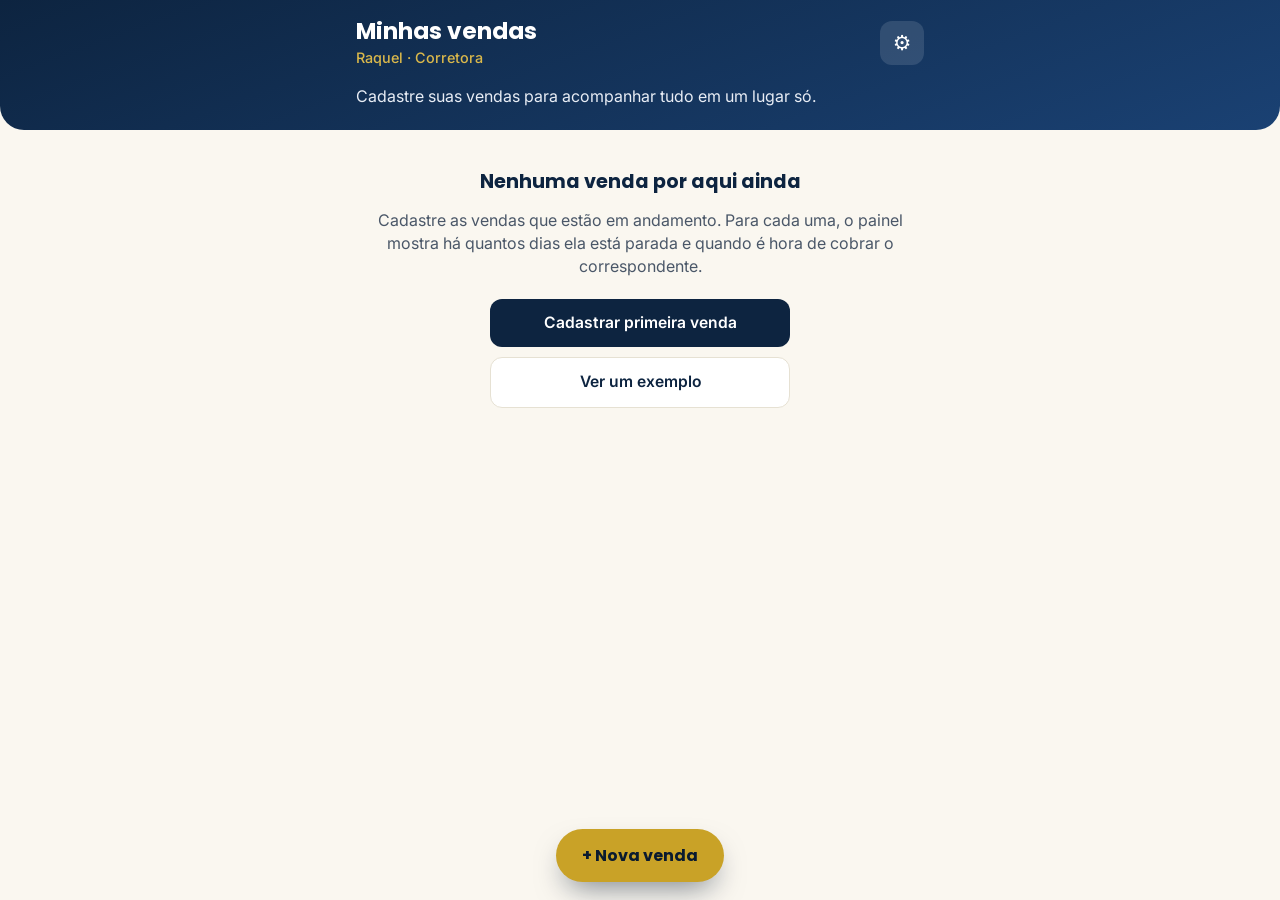
==== painel-vendas.html @ 2f4d5c5d "Site da Raquel e painel de vendas" ====
<!DOCTYPE html>
<html lang="pt-BR">
<head>
<meta charset="UTF-8">
<meta name="viewport" content="width=device-width, initial-scale=1, viewport-fit=cover">
<meta name="theme-color" content="#0d2440">
<meta name="robots" content="noindex, nofollow">
<meta name="mobile-web-app-capable" content="yes">
<meta name="apple-mobile-web-app-capable" content="yes">
<meta name="apple-mobile-web-app-status-bar-style" content="black-translucent">
<meta name="apple-mobile-web-app-title" content="Minhas vendas">
<title>Minhas vendas | Raquel Andrade</title>
<link rel="preconnect" href="https://fonts.googleapis.com">
<link rel="preconnect" href="https://fonts.gstatic.com" crossorigin>
<link href="https://fonts.googleapis.com/css2?family=Poppins:wght@500;600;700&family=Inter:wght@400;500;600;700&display=swap" rel="stylesheet">
<style>
:root{
  --navy-950:#0a1a2f; --navy-900:#0d2440; --navy-800:#123258; --navy-700:#1a4173; --navy-600:#22528f;
  --gold-500:#c9a227; --gold-400:#dab84b; --gold-100:#f6ecc9;
  --cream:#faf7f0; --white:#fff; --ink:#1c2733; --ink-soft:#4a5768; --line:#e6e1d3;
  --green:#1e8e4e; --green-bg:#e3f4ea; --amber:#a86a00; --amber-bg:#fdf0d5; --red:#c0392b; --red-bg:#fbe4e1;
  --wa:#128c4a;
  --radius:16px;
  --shadow:0 10px 24px -14px rgba(10,26,47,.35);
}
*{box-sizing:border-box;-webkit-tap-highlight-color:transparent}
html,body{margin:0}
body{font-family:'Inter',system-ui,-apple-system,'Segoe UI',Roboto,sans-serif;background:var(--cream);color:var(--ink);font-size:16px;line-height:1.45;padding-bottom:calc(96px + env(safe-area-inset-bottom))}
h1,h2,h3{font-family:'Poppins','Inter',sans-serif;margin:0;line-height:1.2}
button,input,select,textarea{font:inherit;color:inherit}
button{cursor:pointer}
.wrap{max-width:600px;margin:0 auto;padding:0 16px}

/* Topo */
.top{background:linear-gradient(160deg,var(--navy-900),var(--navy-700));color:#fff;padding:calc(18px + env(safe-area-inset-top)) 0 22px;border-radius:0 0 24px 24px}
.top .wrap{display:flex;align-items:center;justify-content:space-between;gap:12px}
.top h1{font-size:1.45rem}
.top p{margin:2px 0 0;color:var(--gold-400);font-size:.9rem;font-weight:500}
.icon-btn{background:rgba(255,255,255,.12);border:0;color:#fff;width:44px;height:44px;border-radius:12px;font-size:1.3rem;display:grid;place-items:center}
.resumo{margin-top:16px;font-size:1rem;color:#e8edf5}
.resumo b{color:#fff}
.resumo .gold{color:var(--gold-400)}

/* Avisos */
.banner{display:flex;gap:10px;align-items:flex-start;background:var(--gold-100);border:1px solid #ecdca3;border-radius:14px;padding:12px 14px;margin:14px 0 0;font-size:.92rem}
.banner button{margin-left:auto;flex-shrink:0}

/* Abas e busca */
.tabs{display:flex;gap:8px;margin:16px 0 10px;overflow-x:auto;scrollbar-width:none}
.tabs::-webkit-scrollbar{display:none}
.tab{border:1px solid var(--line);background:#fff;border-radius:999px;padding:9px 14px;font-weight:600;font-size:.92rem;white-space:nowrap;color:var(--ink-soft)}
.tab.on{background:var(--navy-900);border-color:var(--navy-900);color:#fff}
.tab .n{display:inline-block;min-width:22px;padding:0 6px;margin-left:4px;border-radius:999px;background:rgba(0,0,0,.08);font-size:.8rem}
.tab.on .n{background:rgba(255,255,255,.18)}
.tab.alerta .n{background:var(--red);color:#fff}
.busca{width:100%;border:1px solid var(--line);background:#fff;border-radius:12px;padding:11px 14px;margin-bottom:12px}

/* Cards */
.lista{display:flex;flex-direction:column;gap:12px}
.card{background:#fff;border-radius:var(--radius);box-shadow:var(--shadow);padding:14px 14px 12px 16px;border-left:6px solid var(--line);cursor:pointer;text-align:left;width:100%;border-top:0;border-right:0;border-bottom:0}
.card.green{border-left-color:var(--green)} .card.amber{border-left-color:var(--gold-500)} .card.red{border-left-color:var(--red)} .card.ok{border-left-color:var(--navy-600)} .card.off{border-left-color:#aab2bd;opacity:.8}
.card-top{display:flex;justify-content:space-between;gap:10px;align-items:flex-start}
.card h3{font-size:1.08rem;color:var(--navy-900)}
.muted{color:var(--ink-soft);font-size:.88rem;margin:2px 0 0}
.dias{flex-shrink:0;font-weight:700;font-size:.82rem;padding:5px 10px;border-radius:999px;white-space:nowrap}
.dias.green{background:var(--green-bg);color:var(--green)} .dias.amber{background:var(--amber-bg);color:var(--amber)} .dias.red{background:var(--red-bg);color:var(--red)} .dias.ok{background:#e4ecf7;color:var(--navy-700)} .dias.off{background:#eceef1;color:#5b6573}
.etapa-linha{margin-top:10px;display:flex;align-items:center;gap:10px}
.etapa-nome{font-weight:600;font-size:.9rem;color:var(--navy-800);white-space:nowrap}
.barra{flex:1;height:6px;background:#eef0f3;border-radius:99px;overflow:hidden}
.barra i{display:block;height:100%;background:linear-gradient(90deg,var(--navy-600),var(--gold-500));border-radius:99px}
.card-foot{display:flex;flex-wrap:wrap;gap:8px;margin-top:10px;font-size:.82rem}
.tag{padding:3px 9px;border-radius:999px;background:#f1f2f4;color:var(--ink-soft);font-weight:600}
.tag.cobrar{background:var(--red);color:#fff}
.tag.docs-falta{background:var(--amber-bg);color:var(--amber)}

.vazio{text-align:center;padding:40px 16px;color:var(--ink-soft)}
.vazio h2{color:var(--navy-900);font-size:1.2rem;margin-bottom:8px}
.vazio .acoes{display:flex;flex-direction:column;gap:10px;max-width:300px;margin:20px auto 0}

/* Botões */
.btn{border:0;border-radius:12px;padding:13px 16px;font-weight:600;font-size:.98rem;display:flex;align-items:center;justify-content:center;gap:8px;width:100%;text-decoration:none}
.btn.primary{background:var(--navy-900);color:#fff}
.btn.gold{background:var(--gold-500);color:var(--navy-950)}
.btn.wa{background:var(--wa);color:#fff}
.btn.ghost{background:#fff;border:1px solid var(--line);color:var(--navy-900)}
.btn.danger{background:#fff;border:1px solid #f0c4be;color:var(--red)}
.btn.sm{padding:8px 12px;font-size:.88rem;width:auto;border-radius:10px}
.btn:disabled{opacity:.45}
.fab{position:fixed;left:50%;transform:translateX(-50%);bottom:calc(18px + env(safe-area-inset-bottom));z-index:20;background:var(--gold-500);color:var(--navy-950);border:0;border-radius:999px;padding:15px 26px;font-weight:700;font-size:1rem;box-shadow:0 14px 30px -10px rgba(10,26,47,.55);font-family:'Poppins','Inter',sans-serif}

/* Folha (bottom sheet) */
.overlay{position:fixed;inset:0;background:rgba(10,26,47,.5);z-index:50;display:flex;align-items:flex-end;justify-content:center}
.overlay[hidden]{display:none}
.sheet{background:var(--cream);width:100%;max-width:600px;max-height:94vh;overflow-y:auto;border-radius:22px 22px 0 0;padding:0 0 calc(24px + env(safe-area-inset-bottom));animation:sobe .22s ease-out;overscroll-behavior:contain}
@keyframes sobe{from{transform:translateY(40px);opacity:.4}to{transform:none;opacity:1}}
.sheet-head{position:sticky;top:0;background:var(--cream);z-index:2;padding:12px 16px 10px;display:flex;align-items:flex-start;gap:12px;border-bottom:1px solid var(--line)}
.sheet-head h2{font-size:1.2rem;color:var(--navy-900)}
.sheet-head .fechar{margin-left:auto;background:#fff;border:1px solid var(--line);width:40px;height:40px;border-radius:12px;font-size:1.1rem;flex-shrink:0}
.sheet-body{padding:14px 16px 0;display:flex;flex-direction:column;gap:14px}
.box{background:#fff;border-radius:var(--radius);padding:14px;box-shadow:var(--shadow)}
.box h3{font-size:.95rem;color:var(--navy-900);margin-bottom:10px;display:flex;justify-content:space-between;align-items:center;gap:8px}
.box h3 small{font-family:'Inter',sans-serif;font-weight:600;color:var(--ink-soft);font-size:.82rem}
.grid2{display:grid;grid-template-columns:1fr 1fr;gap:10px}
.stack{display:flex;flex-direction:column;gap:10px}
.dica{font-size:.83rem;color:var(--ink-soft);margin:0}

.etapa-atual{display:flex;justify-content:space-between;align-items:center;gap:10px;margin-bottom:12px}
.etapa-atual strong{font-family:'Poppins',sans-serif;color:var(--navy-900);font-size:1.05rem;display:block}
.passos{list-style:none;margin:10px 0 0;padding:0}
.passos li{display:flex;align-items:center;gap:10px;padding:9px 4px;border-top:1px solid #f0ede4;font-size:.92rem;cursor:pointer}
.passos li .dot{width:22px;height:22px;border-radius:50%;border:2px solid #cfd5dd;display:grid;place-items:center;font-size:.7rem;flex-shrink:0;color:#fff}
.passos li.feito .dot{background:var(--navy-600);border-color:var(--navy-600)}
.passos li.atual{font-weight:700;color:var(--navy-900)}
.passos li.atual .dot{border-color:var(--gold-500);background:var(--gold-500)}
.passos li span.qd{margin-left:auto;color:var(--ink-soft);font-size:.8rem;font-weight:500}
details summary{cursor:pointer;color:var(--navy-700);font-weight:600;font-size:.9rem;margin-top:10px}

.docs{list-style:none;margin:0;padding:0}
.docs li{display:flex;align-items:center;gap:10px;padding:8px 0;border-top:1px solid #f0ede4}
.docs li:first-child{border-top:0}
.docs label{flex:1;display:flex;gap:10px;align-items:center;cursor:pointer}
.docs input[type=checkbox]{width:22px;height:22px;accent-color:var(--navy-700);flex-shrink:0}
.docs li.ok label span{text-decoration:line-through;color:var(--ink-soft)}
.docs .rm{background:none;border:0;color:#9aa3ae;font-size:1.1rem;padding:4px 8px}
.add-doc{display:flex;gap:8px;margin-top:10px}
.add-doc input{flex:1}
.progresso{height:8px;background:#eef0f3;border-radius:99px;overflow:hidden;margin-bottom:8px}
.progresso i{display:block;height:100%;background:var(--green)}

.hist{list-style:none;margin:0;padding:0;font-size:.88rem}
.hist li{padding:7px 0;border-top:1px solid #f0ede4;display:flex;gap:10px}
.hist li:first-child{border-top:0}
.hist time{color:var(--ink-soft);flex-shrink:0;width:74px;font-variant-numeric:tabular-nums}

/* Formulários */
label.campo{display:flex;flex-direction:column;gap:5px;font-size:.88rem;font-weight:600;color:var(--navy-900)}
input[type=text],input[type=tel],input[type=date],input[type=number],select,textarea{border:1px solid var(--line);background:#fff;border-radius:11px;padding:11px 12px;font-size:16px;font-weight:400;width:100%}
textarea{min-height:90px;resize:vertical}
.checks{display:flex;flex-direction:column;gap:8px}
.checks label{display:flex;gap:10px;align-items:center;font-weight:500;font-size:.95rem}
.checks input{width:20px;height:20px;accent-color:var(--navy-700)}
.corr-item{display:flex;align-items:center;gap:10px;padding:8px 0;border-top:1px solid #f0ede4}
.corr-item:first-child{border-top:0}
.corr-item div{flex:1}

.toast{position:fixed;left:50%;bottom:calc(90px + env(safe-area-inset-bottom));transform:translateX(-50%) translateY(20px);background:var(--navy-950);color:#fff;padding:11px 18px;border-radius:12px;font-size:.92rem;opacity:0;pointer-events:none;transition:.25s;z-index:80;max-width:90vw;text-align:center}
.toast.on{opacity:1;transform:translateX(-50%) translateY(0)}

@media (min-width:640px){
  .overlay{align-items:center}
  .sheet{border-radius:22px;max-height:88vh}
}
</style>
</head>
<body>

<header class="top">
  <div class="wrap">
    <div>
      <h1>Minhas vendas</h1>
      <p id="subtitulo">Raquel Andrade · Corretora</p>
    </div>
    <button class="icon-btn" data-action="config" aria-label="Configurações">⚙️</button>
  </div>
  <div class="wrap"><div class="resumo" id="resumo"></div></div>
</header>

<main class="wrap" id="app"></main>

<button class="fab" data-action="nova">+ Nova venda</button>

<div class="overlay" id="overlay" hidden><div class="sheet" id="sheet" role="dialog" aria-modal="true"></div></div>
<div class="toast" id="toast" role="status"></div>
<input type="file" id="arquivoBackup" accept="application/json,.json" hidden>

<script>
/* =========================================================
   CONFIGURAÇÃO — dá para ajustar à vontade
   ========================================================= */

// Etapas do financiamento. "limite" = quantos dias é normal ficar nela
// antes de ficar vermelho. "espera: true" = etapa em que ela depende do
// correspondente/Caixa (aparece o botão de cobrar e o lembrete).
const ETAPAS = [
  { id:'atendimento',  nome:'Atendimento e simulação',            curto:'Atendimento',    limite:10,
    frase:'estamos fazendo a simulação e vendo as melhores condições para você' },
  { id:'documentos',   nome:'Juntando documentos',                curto:'Documentos',     limite:7,
    frase:'estamos reunindo a sua documentação para enviar à Caixa' },
  { id:'correspondente', nome:'Com o correspondente (análise de crédito)', curto:'Correspondente', limite:5, espera:true,
    frase:'a sua documentação está em análise de crédito na Caixa' },
  { id:'aprovado',     nome:'Crédito aprovado',                   curto:'Aprovado',       limite:5,
    frase:'o seu crédito foi aprovado! 🎉 Agora seguimos para as próximas etapas' },
  { id:'engenharia',   nome:'Avaliação do imóvel (engenharia)',   curto:'Engenharia',     limite:7, espera:true,
    frase:'o imóvel está passando pela avaliação de engenharia da Caixa' },
  { id:'conformidade', nome:'Conformidade e emissão do contrato', curto:'Contrato',       limite:7, espera:true,
    frase:'a Caixa está conferindo a documentação e preparando o seu contrato' },
  { id:'assinatura',   nome:'Assinatura do contrato',             curto:'Assinatura',     limite:5,
    frase:'estamos organizando a assinatura do seu contrato' },
  { id:'cartorio',     nome:'ITBI e registro em cartório',        curto:'Cartório',       limite:20,
    frase:'o contrato está sendo registrado no cartório' },
  { id:'concluida',    nome:'Concluída — chaves entregues',       curto:'Concluída',      final:true,
    frase:'está tudo concluído! Parabéns pela conquista do seu imóvel! 🔑🎉' }
];

const PERFIS = [
  { id:'assalariado', nome:'Assalariado (carteira assinada)' },
  { id:'autonomo',    nome:'Autônomo / informal' },
  { id:'casado',      nome:'Casado(a) ou união estável' },
  { id:'fgts',        nome:'Vai usar FGTS' }
];

// Lista base de documentos. É só um ponto de partida: em cada venda dá
// para acrescentar o que o correspondente pedir.
const DOCS = {
  base:        ['RG e CPF (ou CNH)', 'Comprovante de residência atualizado', 'Certidão de nascimento ou casamento', 'Declaração de Imposto de Renda (se declara)'],
  assalariado: ['Últimos 3 contracheques', 'Carteira de trabalho (CTPS digital)'],
  autonomo:    ['Extratos bancários dos últimos 6 meses', 'Comprovante de renda informal (declaração/DECORE)'],
  casado:      ['RG e CPF do cônjuge', 'Comprovante de renda do cônjuge (se for compor renda)'],
  fgts:        ['Extrato do FGTS', 'Carteira de trabalho (CTPS digital)']
};

const CHAVE = 'painel-vendas-raquel-v1';

/* =========================================================
   ESTADO
   ========================================================= */
let state = carregar();
let aba = 'ativas';
let busca = '';
let abertoId = null;   // venda aberta na folha
let modo = null;       // 'detalhe' | 'form' | 'config'

function vazio(){ return { settings:{ nome:'Raquel', correspondentes:[], intervalo:2, ultimoBackup:null }, vendas:[] }; }
function carregar(){
  try{
    const raw = localStorage.getItem(CHAVE);
    if(raw) return normalizar(JSON.parse(raw));
  }catch(e){}
  return vazio();
}
function normalizar(s){
  const v = vazio();
  s = s || {};
  v.settings = Object.assign(v.settings, s.settings || {});
  if(!Array.isArray(v.settings.correspondentes)) v.settings.correspondentes = [];
  v.vendas = (Array.isArray(s.vendas) ? s.vendas : []).map(x => Object.assign({
    id:uid(), cliente:'', telefone:'', imovel:'', valor:'', perfis:[], correspondenteId:'',
    etapa:'atendimento', etapaDesde:hoje(), status:'ativa', docs:[], notas:'', historico:[], ultimaCobranca:null, criadaEm:hoje()
  }, x));
  return v;
}
function salvar(){
  try{ localStorage.setItem(CHAVE, JSON.stringify(state)); }
  catch(e){ aviso('Não consegui salvar neste navegador. Faça uma cópia de segurança!'); }
}

/* =========================================================
   UTILITÁRIOS
   ========================================================= */
function uid(){ return Date.now().toString(36) + Math.random().toString(36).slice(2,7); }
function pad(n){ return String(n).padStart(2,'0'); }
function hoje(){ const d = new Date(); return d.getFullYear()+'-'+pad(d.getMonth()+1)+'-'+pad(d.getDate()); }
function agoraHora(){ const d = new Date(); return pad(d.getHours())+':'+pad(d.getMinutes()); }
function diaAtras(n){ const d = new Date(); d.setDate(d.getDate()-n); return d.getFullYear()+'-'+pad(d.getMonth()+1)+'-'+pad(d.getDate()); }
function paraData(s){ const [y,m,d] = String(s).slice(0,10).split('-').map(Number); return new Date(y,(m||1)-1,d||1); }
function diasDesde(s){ if(!s) return null; return Math.max(0, Math.round((paraData(hoje()) - paraData(s)) / 86400000)); }
function fmt(s){ if(!s) return ''; const d = paraData(s); const ano = d.getFullYear() !== new Date().getFullYear(); return pad(d.getDate())+'/'+pad(d.getMonth()+1)+(ano ? '/'+d.getFullYear() : ''); }
function textoDias(n){ return n === 0 ? 'hoje' : n === 1 ? 'há 1 dia' : 'há '+n+' dias'; }
function esc(s){ return String(s ?? '').replace(/[&<>"']/g, c => ({'&':'&amp;','<':'&lt;','>':'&gt;','"':'&quot;',"'":'&#39;'}[c])); }
function primeiroNome(s){ return String(s||'').trim().split(/\s+/)[0] || ''; }
function etapa(id){ return ETAPAS.find(e => e.id === id) || ETAPAS[0]; }
function idxEtapa(id){ return Math.max(0, ETAPAS.findIndex(e => e.id === id)); }
function venda(id){ return state.vendas.find(v => v.id === id); }
function corresp(v){
  const lista = state.settings.correspondentes;
  return lista.find(c => c.id === v.correspondenteId) || (lista.length === 1 ? lista[0] : null);
}
function telWa(t){
  let d = String(t||'').replace(/\D/g,'');
  if(!d) return '';
  if(d.length <= 11) d = '55' + d;
  return d;
}
function abrirWhats(tel, texto){
  const n = telWa(tel);
  const url = 'https://wa.me/' + n + '?text=' + encodeURIComponent(texto);
  const a = document.createElement('a');
  a.href = url; a.target = '_blank'; a.rel = 'noopener';
  document.body.appendChild(a); a.click(); a.remove();
}
function aviso(msg){
  const t = document.getElementById('toast');
  t.textContent = msg; t.classList.add('on');
  clearTimeout(aviso._t); aviso._t = setTimeout(() => t.classList.remove('on'), 2600);
}
function registrar(v, texto){ v.historico.unshift({ dia:hoje(), hora:agoraHora(), texto }); }

function docsDoPerfil(perfis){
  const lista = [...DOCS.base];
  (perfis||[]).forEach(p => (DOCS[p]||[]).forEach(d => { if(!lista.includes(d)) lista.push(d); }));
  return lista;
}

/* Situação de cada venda */
function nivel(v){
  if(v.status === 'cancelada') return 'off';
  const e = etapa(v.etapa);
  if(e.final) return 'ok';
  const n = diasDesde(v.etapaDesde);
  if(n >= e.limite) return 'red';
  if(n >= Math.max(1, e.limite - 2)) return 'amber';
  return 'green';
}
function urgencia(v){ const e = etapa(v.etapa); return e.final ? -1 : diasDesde(v.etapaDesde) / (e.limite || 1) + (precisaCobrar(v) ? 10 : 0); }
function precisaCobrar(v){
  if(v.status !== 'ativa') return false;
  const e = etapa(v.etapa);
  if(!e.espera) return false;
  const ref = (v.ultimaCobranca && v.ultimaCobranca > v.etapaDesde) ? v.ultimaCobranca : v.etapaDesde;
  return diasDesde(ref) >= (Number(state.settings.intervalo) || 2);
}
function docsFaltando(v){ return v.docs.filter(d => !d.ok); }
const ativas = () => state.vendas.filter(v => v.status === 'ativa' && !etapa(v.etapa).final);
const finalizadas = () => state.vendas.filter(v => v.status !== 'ativa' || etapa(v.etapa).final);

/* =========================================================
   MENSAGENS DE WHATSAPP
   ========================================================= */
function msgCobranca(v){
  const c = corresp(v);
  const e = etapa(v.etapa);
  const n = diasDesde(v.etapaDesde);
  const nome = state.settings.nome || '';
  const oi = c && c.nome ? 'Oi, ' + primeiroNome(c.nome) + '! Tudo bem?' : 'Oi! Tudo bem?';
  const denovo = v.ultimaCobranca && v.ultimaCobranca >= v.etapaDesde;
  const passando = denovo ? 'Passando de novo para saber' : 'Passando para saber';
  const imovel = v.imovel ? ' (' + v.imovel + ')' : '';
  let corpo;
  if(e.id === 'correspondente'){
    corpo = `${passando} como está a análise de crédito do(a) cliente *${v.cliente}*${imovel}. A documentação foi enviada em ${fmt(v.etapaDesde)} (${n === 1 ? '1 dia' : n + ' dias'}).\n\nFicou faltando algum documento ou tem alguma pendência que eu possa resolver?`;
  } else if(e.id === 'engenharia'){
    corpo = `${passando} como está a avaliação de engenharia do imóvel do(a) cliente *${v.cliente}*${imovel}, que está em andamento desde ${fmt(v.etapaDesde)}.\n\nTem alguma previsão ou pendência?`;
  } else if(e.id === 'conformidade'){
    corpo = `${passando} como está a conformidade e a emissão do contrato do(a) cliente *${v.cliente}*${imovel}, em andamento desde ${fmt(v.etapaDesde)}.\n\nTem previsão de quando sai o contrato?`;
  } else {
    corpo = `${passando} como está o processo do(a) cliente *${v.cliente}*${imovel}. Estamos na etapa "${e.nome}" desde ${fmt(v.etapaDesde)}.\n\nTem alguma pendência que eu possa resolver?`;
  }
  return `${oi} ${corpo}\n\nObrigada!${nome ? '\n' + nome : ''}`;
}
function msgPedirDocs(v){
  const faltam = docsFaltando(v).map(d => '• ' + d.nome).join('\n');
  const nome = state.settings.nome || '';
  return `Oi, ${primeiroNome(v.cliente)}! Tudo bem? 😊\n\nPara darmos andamento ao seu financiamento, ainda preciso destes documentos:\n\n${faltam}\n\nPode me mandar foto ou PDF por aqui mesmo. Qualquer dúvida, é só me chamar!${nome ? '\n' + nome : ''}`;
}
function msgAtualizacao(v){
  const e = etapa(v.etapa);
  const nome = state.settings.nome || '';
  if(e.final) return `Oi, ${primeiroNome(v.cliente)}! ${e.frase.charAt(0).toUpperCase() + e.frase.slice(1)}\n\nFoi um prazer te acompanhar nessa conquista. Se precisar de qualquer coisa, conte comigo!${nome ? '\n' + nome : ''}`;
  return `Oi, ${primeiroNome(v.cliente)}! Tudo bem? Passando para te atualizar: ${e.frase}.\n\nAssim que tiver novidade eu te aviso. Qualquer dúvida, estou à disposição! 😊${nome ? '\n' + nome : ''}`;
}

/* =========================================================
   TELA PRINCIPAL
   ========================================================= */
function render(){
  document.getElementById('subtitulo').textContent = (state.settings.nome || 'Raquel') + ' · Corretora';

  const at = ativas();
  const cobrar = at.filter(precisaCobrar);
  const comCorr = at.filter(v => v.etapa === 'correspondente');
  const resumo = document.getElementById('resumo');
  if(!state.vendas.length){
    resumo.innerHTML = 'Cadastre suas vendas para acompanhar tudo em um lugar só.';
  } else {
    resumo.innerHTML = `<b>${at.length}</b> ${at.length === 1 ? 'venda' : 'vendas'} em andamento · <b>${comCorr.length}</b> com o correspondente` +
      (cobrar.length ? `<br><span class="gold">🔔 ${cobrar.length} ${cobrar.length === 1 ? 'precisa' : 'precisam'} de cobrança hoje</span>` : '<br>✅ Nenhuma cobrança pendente hoje');
  }

  const app = document.getElementById('app');
  let html = '';

  // Avisos
  if(state.vendas.length && !state.settings.correspondentes.length){
    html += `<div class="banner"><span>📞</span><span>Cadastre o WhatsApp do correspondente para cobrar com um toque.</span><button class="btn sm primary" data-action="config">Cadastrar</button></div>`;
  }
  const semBackup = state.settings.ultimoBackup ? diasDesde(state.settings.ultimoBackup) : null;
  if(state.vendas.length >= 2 && (semBackup === null || semBackup >= 7)){
    html += `<div class="banner"><span>💾</span><span>${semBackup === null ? 'Você ainda não fez uma cópia de segurança.' : 'Última cópia de segurança ' + textoDias(semBackup) + '.'} Os dados ficam só neste celular.</span><button class="btn sm primary" data-action="backup">Salvar</button></div>`;
  }

  if(!state.vendas.length){
    html += `<div class="vazio"><h2>Nenhuma venda por aqui ainda</h2><p>Cadastre as vendas que estão em andamento. Para cada uma, o painel mostra há quantos dias ela está parada e quando é hora de cobrar o correspondente.</p>
      <div class="acoes"><button class="btn primary" data-action="nova">Cadastrar primeira venda</button><button class="btn ghost" data-action="exemplo">Ver um exemplo</button></div></div>`;
    app.innerHTML = html;
    return;
  }

  const fin = finalizadas();
  html += `<div class="tabs" role="tablist">
    <button class="tab ${aba==='ativas'?'on':''}" data-action="aba" data-aba="ativas">Em andamento <span class="n">${at.length}</span></button>
    <button class="tab ${aba==='cobrar'?'on':''} ${cobrar.length?'alerta':''}" data-action="aba" data-aba="cobrar">Cobrar hoje <span class="n">${cobrar.length}</span></button>
    <button class="tab ${aba==='corr'?'on':''}" data-action="aba" data-aba="corr">Com correspondente <span class="n">${comCorr.length}</span></button>
    <button class="tab ${aba==='fin'?'on':''}" data-action="aba" data-aba="fin">Finalizadas <span class="n">${fin.length}</span></button>
  </div>`;
  if(state.vendas.length > 5) html += `<input class="busca" type="search" placeholder="Buscar cliente ou imóvel…" value="${esc(busca)}" data-input="busca">`;

  let lista = aba === 'cobrar' ? cobrar : aba === 'corr' ? comCorr : aba === 'fin' ? fin : at;
  if(busca.trim()){
    const q = busca.trim().toLowerCase();
    lista = lista.filter(v => (v.cliente + ' ' + v.imovel).toLowerCase().includes(q));
  }
  lista = [...lista].sort((a,b) => urgencia(b) - urgencia(a));

  if(!lista.length){
    const msgs = { cobrar:'Nenhuma cobrança para hoje. 🎉', corr:'Nenhuma venda com o correspondente agora.', fin:'Nenhuma venda finalizada ainda.', ativas:'Nenhuma venda em andamento.' };
    html += `<div class="vazio"><p>${busca ? 'Nada encontrado para essa busca.' : msgs[aba]}</p></div>`;
  } else {
    html += '<div class="lista">' + lista.map(cardHtml).join('') + '</div>';
  }
  app.innerHTML = html;
}

function cardHtml(v){
  const e = etapa(v.etapa);
  const nv = nivel(v);
  const n = diasDesde(v.etapaDesde);
  const i = idxEtapa(v.etapa);
  const pct = Math.round(i / (ETAPAS.length - 1) * 100);
  let badge;
  if(v.status === 'cancelada') badge = 'Cancelada';
  else if(e.final) badge = '✔ ' + fmt(v.etapaDesde);
  else badge = n === 0 ? 'Desde hoje' : (n === 1 ? '1 dia' : n + ' dias');
  const falta = docsFaltando(v).length;
  let foot = '';
  if(precisaCobrar(v)) foot += '<span class="tag cobrar">🔔 Cobrar hoje</span>';
  if(v.status === 'ativa' && !e.final && v.docs.length) foot += falta ? `<span class="tag docs-falta">📄 Faltam ${falta} doc.</span>` : '<span class="tag">📄 Docs completos</span>';
  if(v.ultimaCobranca && e.espera && v.status === 'ativa') foot += `<span class="tag">Última cobrança: ${fmt(v.ultimaCobranca)}</span>`;
  return `<button class="card ${nv}" data-action="abrir" data-id="${v.id}">
    <div class="card-top"><div><h3>${esc(v.cliente)}</h3>${v.imovel ? `<p class="muted">${esc(v.imovel)}</p>` : ''}</div><span class="dias ${nv}">${badge}</span></div>
    <div class="etapa-linha"><span class="etapa-nome">${esc(e.curto)}</span><span class="barra"><i style="width:${pct}%"></i></span></div>
    ${foot ? `<div class="card-foot">${foot}</div>` : ''}
  </button>`;
}

/* =========================================================
   FOLHA: DETALHE DA VENDA
   ========================================================= */
function abrirFolha(m, id){
  modo = m; abertoId = id || null;
  document.getElementById('overlay').hidden = false;
  document.body.style.overflow = 'hidden';
  renderFolha();
  document.getElementById('sheet').scrollTop = 0;
}
function fecharFolha(){
  document.getElementById('overlay').hidden = true;
  document.body.style.overflow = '';
  modo = null; abertoId = null;
  render();
}
function renderFolha(){
  const s = document.getElementById('sheet');
  if(modo === 'detalhe') s.innerHTML = detalheHtml(venda(abertoId));
  else if(modo === 'form') s.innerHTML = formHtml(abertoId ? venda(abertoId) : null);
  else if(modo === 'config') s.innerHTML = configHtml();
}

function detalheHtml(v){
  if(!v) return '';
  const e = etapa(v.etapa);
  const i = idxEtapa(v.etapa);
  const n = diasDesde(v.etapaDesde);
  const nv = nivel(v);
  const prox = ETAPAS[i+1];
  const c = corresp(v);
  const falta = docsFaltando(v);
  const ok = v.docs.length - falta.length;
  const ativa = v.status === 'ativa';

  let h = `<div class="sheet-head"><div><h2>${esc(v.cliente)}</h2><p class="muted">${[v.imovel, v.valor].filter(Boolean).map(esc).join(' · ') || 'Sem imóvel informado'}</p></div>
    <button class="fechar" data-action="fechar" aria-label="Fechar">✕</button></div><div class="sheet-body">`;

  if(v.status === 'cancelada'){
    h += `<div class="banner" style="margin:0"><span>⛔</span><span>Venda marcada como cancelada.</span><button class="btn sm primary" data-action="reativar" data-id="${v.id}">Reativar</button></div>`;
  }

  // Etapa
  h += `<div class="box"><div class="etapa-atual"><div><small class="muted">Etapa atual</small><strong>${esc(e.nome)}</strong>
      <span class="muted">${e.final ? 'Concluída em ' + fmt(v.etapaDesde) : 'Desde ' + fmt(v.etapaDesde) + ' · ' + textoDias(n)}</span></div>
      ${!e.final ? `<span class="dias ${nv}">${n === 1 ? '1 dia' : n + ' dias'}</span>` : ''}</div>`;
  if(ativa && prox) h += `<button class="btn primary" data-action="avancar" data-id="${v.id}">Avançar para: ${esc(prox.curto)} →</button>`;
  h += `<details><summary>Ver todas as etapas / corrigir</summary><ul class="passos">` +
    ETAPAS.map((et, k) => `<li class="${k < i ? 'feito' : k === i ? 'atual' : ''}" data-action="irpara" data-id="${v.id}" data-etapa="${et.id}">
      <span class="dot">${k < i ? '✓' : ''}</span>${esc(et.nome)}${k === i ? '<span class="qd">atual</span>' : ''}</li>`).join('') +
    `</ul><p class="dica" style="margin-top:8px">Toque numa etapa para mover a venda para ela.</p>
    <label class="campo" style="margin-top:10px">Data de início da etapa atual<input type="date" value="${v.etapaDesde}" data-input="etapaDesde" data-id="${v.id}" max="${hoje()}"></label></details></div>`;

  // Ações WhatsApp
  if(ativa){
    h += `<div class="box"><h3>Mensagens prontas</h3><div class="stack">`;
    if(e.espera){
      h += `<button class="btn wa" data-action="cobrar" data-id="${v.id}">💬 Cobrar ${c ? esc(primeiroNome(c.nome)) + ' (correspondente)' : 'o correspondente'}</button>`;
      h += `<p class="dica">${v.ultimaCobranca && v.ultimaCobranca >= v.etapaDesde ? 'Última cobrança: ' + fmt(v.ultimaCobranca) + ' (' + textoDias(diasDesde(v.ultimaCobranca)) + ').' : 'Ainda não cobrou nesta etapa.'}
        ${!c ? ' <a href="#" data-action="config">Cadastre o correspondente</a> para a mensagem ir direto para ele.' : ''}</p>`;
      if(state.settings.correspondentes.length > 1){
        h += `<label class="campo">Correspondente desta venda<select data-input="correspondenteId" data-id="${v.id}"><option value="">— escolher —</option>${state.settings.correspondentes.map(cc => `<option value="${cc.id}" ${cc.id === v.correspondenteId ? 'selected' : ''}>${esc(cc.nome)}</option>`).join('')}</select></label>`;
      }
    }
    if(falta.length) h += `<button class="btn ghost" data-action="pedirdocs" data-id="${v.id}">📄 Pedir ao cliente os ${falta.length} documentos que faltam</button>`;
    h += `<button class="btn ghost" data-action="atualizar" data-id="${v.id}">📣 Mandar atualização ao cliente</button>`;
    if(v.telefone) h += `<a class="btn ghost" href="https://wa.me/${telWa(v.telefone)}" target="_blank" rel="noopener">Abrir conversa com ${esc(primeiroNome(v.cliente))}</a>`;
    h += `</div></div>`;
  } else if(e.final){
    h += `<div class="box"><div class="stack"><button class="btn ghost" data-action="atualizar" data-id="${v.id}">🎉 Mandar parabéns ao cliente</button></div></div>`;
  }

  // Documentos
  h += `<div class="box"><h3>Documentos <small>${ok} de ${v.docs.length}</small></h3>`;
  if(v.docs.length) h += `<div class="progresso"><i style="width:${v.docs.length ? ok / v.docs.length * 100 : 0}%"></i></div>`;
  h += `<ul class="docs">` + v.docs.map((d, k) => `<li class="${d.ok ? 'ok' : ''}"><label><input type="checkbox" ${d.ok ? 'checked' : ''} data-input="doc" data-id="${v.id}" data-k="${k}"><span>${esc(d.nome)}</span></label>
      <button class="rm" data-action="rmdoc" data-id="${v.id}" data-k="${k}" aria-label="Remover">✕</button></li>`).join('') + `</ul>
    <form class="add-doc" data-form="adddoc" data-id="${v.id}"><input type="text" name="doc" placeholder="Outro documento que pediram…"><button class="btn sm primary" type="submit">Adicionar</button></form>
    <p class="dica" style="margin-top:8px">Lista base. Acrescente o que o correspondente pedir.</p></div>`;

  // Anotações
  h += `<div class="box"><h3>Anotações</h3><textarea placeholder="Ex.: cliente vai mandar o contracheque na sexta…" data-input="notas" data-id="${v.id}">${esc(v.notas)}</textarea></div>`;

  // Histórico
  h += `<div class="box"><h3>Histórico</h3>${v.historico.length ? '<ul class="hist">' + v.historico.slice(0, 40).map(x => `<li><time>${fmt(x.dia)} ${esc(x.hora || '')}</time><span>${esc(x.texto)}</span></li>`).join('') + '</ul>' : '<p class="dica">Nada registrado ainda.</p>'}</div>`;

  // Dados
  h += `<div class="box"><div class="stack">
    ${v.telefone ? `<p class="muted" style="margin:0">📱 ${esc(v.telefone)}</p>` : ''}
    <button class="btn ghost" data-action="editar" data-id="${v.id}">✏️ Editar dados da venda</button>
    ${ativa ? `<button class="btn danger" data-action="cancelar" data-id="${v.id}">Marcar como cancelada / reprovada</button>` : ''}
    <button class="btn danger" data-action="excluir" data-id="${v.id}">Excluir venda</button></div></div>`;

  return h + '</div>';
}

/* =========================================================
   FOLHA: FORMULÁRIO (nova / editar)
   ========================================================= */
function formHtml(v){
  const novo = !v;
  v = v || { cliente:'', telefone:'', imovel:'', valor:'', perfis:[], correspondenteId: state.settings.correspondentes.length === 1 ? state.settings.correspondentes[0].id : '', etapa:'documentos', etapaDesde:hoje() };
  const cs = state.settings.correspondentes;
  return `<div class="sheet-head"><div><h2>${novo ? 'Nova venda' : 'Editar venda'}</h2></div><button class="fechar" data-action="${novo ? 'fechar' : 'voltar-detalhe'}" aria-label="Fechar">✕</button></div>
  <form class="sheet-body" data-form="venda">
    <div class="box stack">
      <label class="campo">Nome do cliente *<input type="text" name="cliente" required value="${esc(v.cliente)}" autocomplete="off"></label>
      <label class="campo">WhatsApp do cliente<input type="tel" name="telefone" inputmode="tel" placeholder="(81) 9 9999-9999" value="${esc(v.telefone)}"></label>
      <label class="campo">Imóvel / empreendimento<input type="text" name="imovel" value="${esc(v.imovel)}"></label>
      <label class="campo">Valor<input type="text" name="valor" inputmode="decimal" placeholder="R$ 220.000" value="${esc(v.valor)}"></label>
    </div>
    <div class="box"><h3>Perfil do comprador</h3><div class="checks">
      ${PERFIS.map(p => `<label><input type="checkbox" name="perfis" value="${p.id}" ${v.perfis.includes(p.id) ? 'checked' : ''}> ${esc(p.nome)}</label>`).join('')}
    </div><p class="dica" style="margin-top:8px">${novo ? 'Usado para montar a lista de documentos.' : 'Se marcar um perfil novo, os documentos dele são acrescentados.'}</p></div>
    <div class="box stack">
      ${novo ? `<label class="campo">Em que etapa a venda está agora?<select name="etapa">${ETAPAS.map(e => `<option value="${e.id}" ${e.id === v.etapa ? 'selected' : ''}>${esc(e.nome)}</option>`).join('')}</select></label>
      <label class="campo">Desde quando está nessa etapa?<input type="date" name="etapaDesde" value="${v.etapaDesde}" max="${hoje()}"></label>
      <p class="dica">Ex.: se mandou a documentação para o correspondente dia 3, escolha "Com o correspondente" e a data do dia 3.</p>` : ''}
      ${cs.length ? `<label class="campo">Correspondente<select name="correspondenteId"><option value="">— nenhum —</option>${cs.map(c => `<option value="${c.id}" ${c.id === v.correspondenteId ? 'selected' : ''}>${esc(c.nome)}</option>`).join('')}</select></label>` : ''}
    </div>
    <button class="btn gold" type="submit">${novo ? 'Cadastrar venda' : 'Salvar alterações'}</button>
  </form>`;
}

/* =========================================================
   FOLHA: CONFIGURAÇÕES
   ========================================================= */
function configHtml(){
  const s = state.settings;
  return `<div class="sheet-head"><div><h2>Configurações</h2></div><button class="fechar" data-action="fechar" aria-label="Fechar">✕</button></div>
  <div class="sheet-body">
    <div class="box stack">
      <label class="campo">Seu nome (assina as mensagens)<input type="text" value="${esc(s.nome)}" data-input="cfg-nome"></label>
      <label class="campo">Lembrar de cobrar o correspondente a cada quantos dias?<input type="number" min="1" max="15" value="${esc(s.intervalo)}" data-input="cfg-intervalo"></label>
    </div>
    <div class="box"><h3>Correspondentes</h3>
      ${s.correspondentes.length ? s.correspondentes.map(c => `<div class="corr-item"><div><strong>${esc(c.nome)}</strong><p class="muted">${esc(c.telefone || 'sem WhatsApp')}</p></div><button class="btn sm danger" data-action="rmcorr" data-cid="${c.id}">Remover</button></div>`).join('') : '<p class="dica">Nenhum cadastrado.</p>'}
      <form class="stack" data-form="addcorr" style="margin-top:12px">
        <input type="text" name="nome" placeholder="Nome do correspondente" required>
        <input type="tel" name="telefone" inputmode="tel" placeholder="WhatsApp (81) 9 9999-9999">
        <button class="btn primary" type="submit">Adicionar correspondente</button>
      </form>
    </div>
    <div class="box"><h3>Cópia de segurança</h3>
      <p class="dica">As vendas ficam guardadas só neste celular. Faça uma cópia de vez em quando e mande para você mesma no WhatsApp ou e-mail.${s.ultimoBackup ? ' Última cópia: ' + fmt(s.ultimoBackup) + '.' : ''}</p>
      <div class="stack" style="margin-top:10px">
        <button class="btn primary" data-action="backup">💾 Salvar cópia de segurança</button>
        <button class="btn ghost" data-action="restaurar">Restaurar uma cópia</button>
      </div>
    </div>
    <div class="box"><h3>Dica</h3><p class="dica">Para abrir como um aplicativo: no Chrome, toque nos três pontinhos e depois em <b>"Adicionar à tela inicial"</b>. No iPhone (Safari), toque em compartilhar e depois em <b>"Adicionar à Tela de Início"</b>.</p></div>
    <div class="box stack">
      <button class="btn ghost" data-action="exemplo">Carregar vendas de exemplo</button>
      <button class="btn danger" data-action="apagar">Apagar todas as vendas</button>
    </div>
  </div>`;
}

/* =========================================================
   AÇÕES
   ========================================================= */
function moverEtapa(v, novaId){
  if(v.etapa === novaId) return;
  const de = etapa(v.etapa), para = etapa(novaId);
  v.etapa = novaId; v.etapaDesde = hoje();
  if(v.status === 'cancelada') v.status = 'ativa';
  registrar(v, novaId === 'correspondente' ? 'Documentação enviada ao correspondente' : `Etapa: ${de.curto} → ${para.curto}`);
  salvar(); renderFolha();
  aviso(para.final ? 'Venda concluída! 🎉' : 'Etapa atualizada');
}

const acoes = {
  nova(){ abrirFolha('form'); },
  config(){ abrirFolha('config'); },
  fechar(){ fecharFolha(); },
  'voltar-detalhe'(){ abrirFolha('detalhe', abertoId); },
  abrir(el){ abrirFolha('detalhe', el.dataset.id); },
  aba(el){ aba = el.dataset.aba; render(); },
  editar(el){ abrirFolha('form', el.dataset.id); },
  avancar(el){ const v = venda(el.dataset.id); const prox = ETAPAS[idxEtapa(v.etapa) + 1]; if(prox) moverEtapa(v, prox.id); },
  irpara(el){
    const v = venda(el.dataset.id); const alvo = el.dataset.etapa;
    if(alvo === v.etapa) return;
    if(confirm('Mover a venda para "' + etapa(alvo).nome + '"? A contagem de dias recomeça hoje.')) moverEtapa(v, alvo);
  },
  cobrar(el){
    const v = venda(el.dataset.id); const c = corresp(v);
    abrirWhats(c ? c.telefone : '', msgCobranca(v));
    v.ultimaCobranca = hoje();
    registrar(v, 'Cobrou ' + (c ? primeiroNome(c.nome) : 'o correspondente') + ' no WhatsApp');
    salvar(); renderFolha();
  },
  pedirdocs(el){
    const v = venda(el.dataset.id);
    abrirWhats(v.telefone, msgPedirDocs(v));
    registrar(v, 'Pediu ' + docsFaltando(v).length + ' documento(s) ao cliente');
    salvar(); renderFolha();
  },
  atualizar(el){
    const v = venda(el.dataset.id);
    abrirWhats(v.telefone, msgAtualizacao(v));
    registrar(v, 'Mandou atualização ao cliente');
    salvar(); renderFolha();
  },
  rmdoc(el){
    const v = venda(el.dataset.id); const k = +el.dataset.k;
    v.docs.splice(k, 1); salvar(); renderFolha();
  },
  cancelar(el){
    const v = venda(el.dataset.id);
    if(!confirm('Marcar a venda de ' + v.cliente + ' como cancelada/reprovada?')) return;
    v.status = 'cancelada'; registrar(v, 'Venda cancelada/reprovada'); salvar(); renderFolha();
  },
  reativar(el){ const v = venda(el.dataset.id); v.status = 'ativa'; registrar(v, 'Venda reativada'); salvar(); renderFolha(); },
  excluir(el){
    const v = venda(el.dataset.id);
    if(!confirm('Excluir de vez a venda de ' + v.cliente + '? Isso não pode ser desfeito.')) return;
    state.vendas = state.vendas.filter(x => x.id !== v.id); salvar(); fecharFolha(); aviso('Venda excluída');
  },
  rmcorr(el){
    const c = state.settings.correspondentes.find(x => x.id === el.dataset.cid);
    if(!confirm('Remover ' + c.nome + '?')) return;
    state.settings.correspondentes = state.settings.correspondentes.filter(x => x.id !== c.id);
    salvar(); renderFolha();
  },
  backup(){ fazerBackup(); },
  restaurar(){ document.getElementById('arquivoBackup').click(); },
  exemplo(){
    if(state.vendas.length && !confirm('Acrescentar 4 vendas de exemplo às suas? Dá para excluir depois.')) return;
    carregarExemplo(); if(modo) fecharFolha(); else render(); aviso('Exemplos carregados');
  },
  apagar(){
    if(!confirm('Apagar TODAS as vendas deste celular? Faça uma cópia de segurança antes.')) return;
    if(!confirm('Tem certeza? Isso não pode ser desfeito.')) return;
    state.vendas = []; salvar(); fecharFolha(); aviso('Tudo apagado');
  }
};

document.addEventListener('click', ev => {
  const el = ev.target.closest('[data-action]');
  if(!el) {
    if(ev.target.id === 'overlay') fecharFolha();
    return;
  }
  const fn = acoes[el.dataset.action];
  if(fn){ if(el.tagName === 'A') ev.preventDefault(); fn(el); }
});

let tNotas;
document.addEventListener('input', ev => {
  const el = ev.target; const tipo = el.dataset.input;
  if(!tipo) return;
  if(tipo === 'busca'){ busca = el.value; const pos = el.selectionStart; render(); const b = document.querySelector('.busca'); if(b){ b.focus(); b.setSelectionRange(pos, pos); } return; }
  if(tipo === 'notas'){ const v = venda(el.dataset.id); v.notas = el.value; clearTimeout(tNotas); tNotas = setTimeout(salvar, 400); return; }
  if(tipo === 'cfg-nome'){ state.settings.nome = el.value; salvar(); return; }
  if(tipo === 'cfg-intervalo'){ const n = parseInt(el.value, 10); if(n > 0){ state.settings.intervalo = n; salvar(); } return; }
});
document.addEventListener('change', ev => {
  const el = ev.target; const tipo = el.dataset.input;
  if(tipo === 'doc'){
    const v = venda(el.dataset.id); const d = v.docs[+el.dataset.k];
    d.ok = el.checked; if(d.ok) registrar(v, 'Recebeu: ' + d.nome);
    salvar(); renderFolha(); return;
  }
  if(tipo === 'correspondenteId'){ const v = venda(el.dataset.id); v.correspondenteId = el.value; salvar(); renderFolha(); return; }
  if(tipo === 'etapaDesde'){
    const v = venda(el.dataset.id);
    if(el.value && el.value <= hoje()){ v.etapaDesde = el.value; registrar(v, 'Data da etapa corrigida para ' + fmt(el.value)); salvar(); renderFolha(); aviso('Data corrigida'); }
  }
});
document.addEventListener('submit', ev => {
  const f = ev.target; const tipo = f.dataset.form;
  if(!tipo) return;
  ev.preventDefault();
  const fd = new FormData(f);

  if(tipo === 'adddoc'){
    const nome = String(fd.get('doc') || '').trim(); if(!nome) return;
    const v = venda(f.dataset.id); v.docs.push({ nome, ok:false }); salvar(); renderFolha();
    const inp = document.querySelector('[data-form="adddoc"] input'); if(inp) inp.focus();
    return;
  }
  if(tipo === 'addcorr'){
    const nome = String(fd.get('nome') || '').trim(); if(!nome) return;
    const c = { id:uid(), nome, telefone:String(fd.get('telefone') || '').trim() };
    state.settings.correspondentes.push(c);
    if(state.settings.correspondentes.length === 1) state.vendas.forEach(v => { if(!v.correspondenteId) v.correspondenteId = c.id; });
    salvar(); renderFolha(); aviso('Correspondente cadastrado'); return;
  }
  if(tipo === 'venda'){
    const dados = {
      cliente: String(fd.get('cliente') || '').trim(),
      telefone: String(fd.get('telefone') || '').trim(),
      imovel: String(fd.get('imovel') || '').trim(),
      valor: String(fd.get('valor') || '').trim(),
      perfis: fd.getAll('perfis'),
      correspondenteId: String(fd.get('correspondenteId') || '')
    };
    if(!dados.cliente){ aviso('Coloque o nome do cliente'); return; }
    if(abertoId){
      const v = venda(abertoId);
      const novos = docsDoPerfil(dados.perfis).filter(d => !v.docs.some(x => x.nome === d));
      Object.assign(v, dados);
      novos.forEach(d => v.docs.push({ nome:d, ok:false }));
      salvar(); abrirFolha('detalhe', v.id); aviso('Alterações salvas');
    } else {
      let desde = String(fd.get('etapaDesde') || hoje());
      if(desde > hoje()) desde = hoje();
      const v = Object.assign({
        id:uid(), etapa:String(fd.get('etapa') || 'documentos'), etapaDesde:desde, status:'ativa',
        docs: docsDoPerfil(dados.perfis).map(nome => ({ nome, ok:false })), notas:'', historico:[], ultimaCobranca:null, criadaEm:hoje()
      }, dados);
      registrar(v, 'Venda cadastrada na etapa ' + etapa(v.etapa).curto);
      state.vendas.push(v); salvar();
      abrirFolha('detalhe', v.id); aviso('Venda cadastrada');
    }
  }
});
document.addEventListener('keydown', ev => { if(ev.key === 'Escape' && modo) fecharFolha(); });

/* =========================================================
   CÓPIA DE SEGURANÇA
   ========================================================= */
async function fazerBackup(){
  const nomeArq = 'vendas-backup-' + hoje() + '.json';
  const blob = new Blob([JSON.stringify(state, null, 2)], { type:'application/json' });
  let feito = false;
  try{
    const file = new File([blob], nomeArq, { type:'application/json' });
    if(navigator.canShare && navigator.canShare({ files:[file] })){
      await navigator.share({ files:[file], title:'Cópia de segurança das vendas' });
      feito = true;
    }
  }catch(e){ if(e && e.name === 'AbortError') return; }
  if(!feito){
    const url = URL.createObjectURL(blob);
    const a = document.createElement('a'); a.href = url; a.download = nomeArq;
    document.body.appendChild(a); a.click(); a.remove();
    setTimeout(() => URL.revokeObjectURL(url), 2000);
  }
  state.settings.ultimoBackup = hoje(); salvar();
  if(modo) renderFolha(); else render();
  aviso('Cópia de segurança salva');
}
document.getElementById('arquivoBackup').addEventListener('change', async ev => {
  const f = ev.target.files[0]; ev.target.value = '';
  if(!f) return;
  try{
    const dados = JSON.parse(await f.text());
    if(!dados || !Array.isArray(dados.vendas)) throw new Error('formato');
    if(!confirm('Restaurar esta cópia com ' + dados.vendas.length + ' venda(s)? As vendas atuais deste celular serão substituídas.')) return;
    state = normalizar(dados); salvar(); fecharFolha(); aviso('Cópia restaurada');
  }catch(e){ aviso('Esse arquivo não parece uma cópia de segurança do painel.'); }
});

/* =========================================================
   EXEMPLO
   ========================================================= */
function carregarExemplo(){
  if(!state.settings.correspondentes.length) state.settings.correspondentes.push({ id:'corr-ex', nome:'Marcos (Correspondente Caixa)', telefone:'' });
  const cid = state.settings.correspondentes[0].id;
  const mk = (cliente, imovel, valor, perfis, et, dias, extra) => {
    const v = { id:uid(), cliente, telefone:'', imovel, valor, perfis, correspondenteId:cid, etapa:et, etapaDesde:diaAtras(dias), status:'ativa',
      docs: docsDoPerfil(perfis).map(nome => ({ nome, ok:true })), notas:'', historico:[], ultimaCobranca:null, criadaEm:diaAtras(dias + 10) };
    v.historico.push({ dia:diaAtras(dias), hora:'10:00', texto: et === 'correspondente' ? 'Documentação enviada ao correspondente' : 'Etapa: ' + etapa(et).curto });
    return Object.assign(v, extra || {});
  };
  const a = mk('Juliana Ferreira', 'Residencial Parque das Flores · Apto 302', 'R$ 210.000', ['assalariado','fgts'], 'correspondente', 9, { ultimaCobranca:diaAtras(4) });
  a.historico.unshift({ dia:diaAtras(4), hora:'15:20', texto:'Cobrou Marcos no WhatsApp' });
  const b = mk('Carlos e Renata Souza', 'Casa 2 quartos · Loteamento Sol Nascente', 'R$ 185.000', ['autonomo','casado'], 'documentos', 3);
  b.docs[1].ok = false; b.docs[5].ok = false; b.docs[6].ok = false;
  const c = mk('Pedro Albuquerque', 'Residencial Parque das Flores · Apto 105', 'R$ 198.000', ['assalariado'], 'engenharia', 2);
  const d = mk('Fernanda Lima', 'Edifício Mirante · Apto 801', 'R$ 240.000', ['assalariado','casado'], 'correspondente', 1);
  state.vendas.push(a, b, c, d);
  salvar();
}

render();
</script>
</body>
</html>
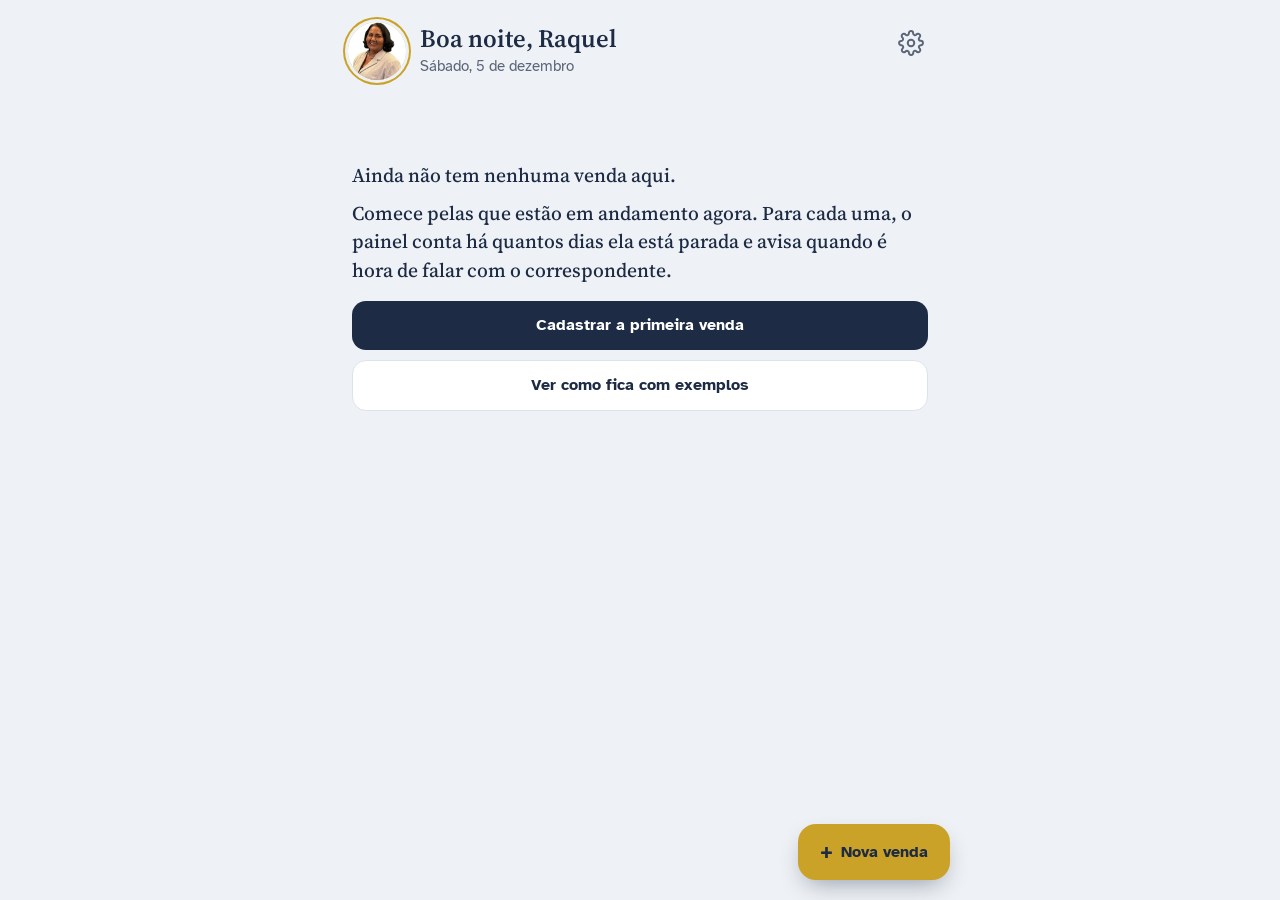
==== commit 769dbbea: "adicionando videos e books dos empreendimentos" ====
--- a/painel-vendas.html
+++ b/painel-vendas.html
@@ -3,244 +3,267 @@
 <head>
 <meta charset="UTF-8">
 <meta name="viewport" content="width=device-width, initial-scale=1, viewport-fit=cover">
-<meta name="theme-color" content="#0d2440">
+<meta name="theme-color" content="#EEF1F5">
 <meta name="robots" content="noindex, nofollow">
 <meta name="mobile-web-app-capable" content="yes">
 <meta name="apple-mobile-web-app-capable" content="yes">
-<meta name="apple-mobile-web-app-status-bar-style" content="black-translucent">
 <meta name="apple-mobile-web-app-title" content="Minhas vendas">
-<title>Minhas vendas | Raquel Andrade</title>
+<title>Minhas vendas</title>
 <link rel="preconnect" href="https://fonts.googleapis.com">
 <link rel="preconnect" href="https://fonts.gstatic.com" crossorigin>
-<link href="https://fonts.googleapis.com/css2?family=Poppins:wght@500;600;700&family=Inter:wght@400;500;600;700&display=swap" rel="stylesheet">
+<link href="https://fonts.googleapis.com/css2?family=Atkinson+Hyperlegible:wght@400;700&family=Source+Serif+4:opsz,wght@8..60,500;8..60,600&display=swap" rel="stylesheet">
 <style>
+/* ---------------------------------------------------------------
+   Cores e letras
+   - Atkinson Hyperlegible: feita para ser fácil de ler, inclusive
+     em tela pequena e com letra grande.
+   - Source Serif: só nos nomes de pessoas e na saudação, para dar
+     um tom de bilhete/agenda.
+   --------------------------------------------------------------- */
 :root{
-  --navy-950:#0a1a2f; --navy-900:#0d2440; --navy-800:#123258; --navy-700:#1a4173; --navy-600:#22528f;
-  --gold-500:#c9a227; --gold-400:#dab84b; --gold-100:#f6ecc9;
-  --cream:#faf7f0; --white:#fff; --ink:#1c2733; --ink-soft:#4a5768; --line:#e6e1d3;
-  --green:#1e8e4e; --green-bg:#e3f4ea; --amber:#a86a00; --amber-bg:#fdf0d5; --red:#c0392b; --red-bg:#fbe4e1;
-  --wa:#128c4a;
-  --radius:16px;
-  --shadow:0 10px 24px -14px rgba(10,26,47,.35);
+  --tinta:#1D2B44;        /* texto principal (o azul do site dela) */
+  --tinta-suave:#5A6578;
+  --papel:#EEF1F5;        /* fundo */
+  --folha:#FFFFFF;
+  --linha:#DDE3EA;
+  --ouro:#C9A227;         /* o dourado do site, só em destaques */
+  --ouro-claro:#F7EDC8;
+  --whats:#1F8F4E;
+  --verde:#2F855A;
+  --ambar:#9A6512;
+  --vermelho:#B83227;
+  --serif:'Source Serif 4', Georgia, serif;
+  --sans:'Atkinson Hyperlegible', system-ui, -apple-system, 'Segoe UI', Roboto, sans-serif;
 }
 *{box-sizing:border-box;-webkit-tap-highlight-color:transparent}
 html,body{margin:0}
-body{font-family:'Inter',system-ui,-apple-system,'Segoe UI',Roboto,sans-serif;background:var(--cream);color:var(--ink);font-size:16px;line-height:1.45;padding-bottom:calc(96px + env(safe-area-inset-bottom))}
-h1,h2,h3{font-family:'Poppins','Inter',sans-serif;margin:0;line-height:1.2}
+body{font-family:var(--sans);background:var(--papel);color:var(--tinta);font-size:17px;line-height:1.5;padding-bottom:calc(110px + env(safe-area-inset-bottom))}
 button,input,select,textarea{font:inherit;color:inherit}
 button{cursor:pointer}
-.wrap{max-width:600px;margin:0 auto;padding:0 16px}
-
-/* Topo */
-.top{background:linear-gradient(160deg,var(--navy-900),var(--navy-700));color:#fff;padding:calc(18px + env(safe-area-inset-top)) 0 22px;border-radius:0 0 24px 24px}
-.top .wrap{display:flex;align-items:center;justify-content:space-between;gap:12px}
-.top h1{font-size:1.45rem}
-.top p{margin:2px 0 0;color:var(--gold-400);font-size:.9rem;font-weight:500}
-.icon-btn{background:rgba(255,255,255,.12);border:0;color:#fff;width:44px;height:44px;border-radius:12px;font-size:1.3rem;display:grid;place-items:center}
-.resumo{margin-top:16px;font-size:1rem;color:#e8edf5}
-.resumo b{color:#fff}
-.resumo .gold{color:var(--gold-400)}
-
-/* Avisos */
-.banner{display:flex;gap:10px;align-items:flex-start;background:var(--gold-100);border:1px solid #ecdca3;border-radius:14px;padding:12px 14px;margin:14px 0 0;font-size:.92rem}
-.banner button{margin-left:auto;flex-shrink:0}
-
-/* Abas e busca */
-.tabs{display:flex;gap:8px;margin:16px 0 10px;overflow-x:auto;scrollbar-width:none}
-.tabs::-webkit-scrollbar{display:none}
-.tab{border:1px solid var(--line);background:#fff;border-radius:999px;padding:9px 14px;font-weight:600;font-size:.92rem;white-space:nowrap;color:var(--ink-soft)}
-.tab.on{background:var(--navy-900);border-color:var(--navy-900);color:#fff}
-.tab .n{display:inline-block;min-width:22px;padding:0 6px;margin-left:4px;border-radius:999px;background:rgba(0,0,0,.08);font-size:.8rem}
-.tab.on .n{background:rgba(255,255,255,.18)}
-.tab.alerta .n{background:var(--red);color:#fff}
-.busca{width:100%;border:1px solid var(--line);background:#fff;border-radius:12px;padding:11px 14px;margin-bottom:12px}
-
-/* Cards */
-.lista{display:flex;flex-direction:column;gap:12px}
-.card{background:#fff;border-radius:var(--radius);box-shadow:var(--shadow);padding:14px 14px 12px 16px;border-left:6px solid var(--line);cursor:pointer;text-align:left;width:100%;border-top:0;border-right:0;border-bottom:0}
-.card.green{border-left-color:var(--green)} .card.amber{border-left-color:var(--gold-500)} .card.red{border-left-color:var(--red)} .card.ok{border-left-color:var(--navy-600)} .card.off{border-left-color:#aab2bd;opacity:.8}
-.card-top{display:flex;justify-content:space-between;gap:10px;align-items:flex-start}
-.card h3{font-size:1.08rem;color:var(--navy-900)}
-.muted{color:var(--ink-soft);font-size:.88rem;margin:2px 0 0}
-.dias{flex-shrink:0;font-weight:700;font-size:.82rem;padding:5px 10px;border-radius:999px;white-space:nowrap}
-.dias.green{background:var(--green-bg);color:var(--green)} .dias.amber{background:var(--amber-bg);color:var(--amber)} .dias.red{background:var(--red-bg);color:var(--red)} .dias.ok{background:#e4ecf7;color:var(--navy-700)} .dias.off{background:#eceef1;color:#5b6573}
-.etapa-linha{margin-top:10px;display:flex;align-items:center;gap:10px}
-.etapa-nome{font-weight:600;font-size:.9rem;color:var(--navy-800);white-space:nowrap}
-.barra{flex:1;height:6px;background:#eef0f3;border-radius:99px;overflow:hidden}
-.barra i{display:block;height:100%;background:linear-gradient(90deg,var(--navy-600),var(--gold-500));border-radius:99px}
-.card-foot{display:flex;flex-wrap:wrap;gap:8px;margin-top:10px;font-size:.82rem}
-.tag{padding:3px 9px;border-radius:999px;background:#f1f2f4;color:var(--ink-soft);font-weight:600}
-.tag.cobrar{background:var(--red);color:#fff}
-.tag.docs-falta{background:var(--amber-bg);color:var(--amber)}
-
-.vazio{text-align:center;padding:40px 16px;color:var(--ink-soft)}
-.vazio h2{color:var(--navy-900);font-size:1.2rem;margin-bottom:8px}
-.vazio .acoes{display:flex;flex-direction:column;gap:10px;max-width:300px;margin:20px auto 0}
+:focus-visible{outline:3px solid var(--ouro);outline-offset:2px;border-radius:6px}
+.wrap{max-width:620px;margin:0 auto;padding:0 18px}
+p{margin:0}
+
+/* Cabeçalho: foto + saudação */
+.cabeca{display:flex;align-items:center;gap:14px;padding:calc(22px + env(safe-area-inset-top)) 0 4px}
+.foto{width:58px;height:58px;border-radius:50%;object-fit:cover;box-shadow:0 0 0 3px var(--papel),0 0 0 5px var(--ouro);flex-shrink:0}
+.saudacao{font-family:var(--serif);font-weight:600;font-size:1.55rem;line-height:1.15}
+.data{color:var(--tinta-suave);font-size:.95rem;margin-top:2px}
+.engrenagem{margin-left:auto;align-self:flex-start;background:none;border:0;padding:8px;color:var(--tinta-suave);border-radius:12px}
+.engrenagem svg{display:block;width:26px;height:26px}
+.sync{font-size:.82rem;color:var(--tinta-suave);margin:6px 0 0 72px;min-height:1.2em}
+.sync.erro{color:var(--vermelho);font-weight:700}
+
+/* A nota do dia: escrita como um bilhete, sem caixa */
+.nota{margin:22px 0 8px}
+.nota p{font-family:var(--serif);font-size:1.22rem;line-height:1.45;font-weight:500}
+.nota p + p{margin-top:10px}
+.nota .acoes{display:flex;flex-direction:column;gap:10px;margin-top:16px}
+
+/* Aviso discreto (backup, correspondente) */
+.lembrete{display:flex;gap:12px;align-items:center;justify-content:space-between;background:var(--ouro-claro);border-radius:14px;padding:12px 14px;margin:14px 0 0;font-size:.95rem}
+
+/* Filtros */
+.filtros{display:flex;gap:22px;margin:26px 0 0;border-bottom:2px solid var(--linha);overflow-x:auto;scrollbar-width:none}
+.filtros::-webkit-scrollbar{display:none}
+.filtro{background:none;border:0;padding:10px 0;margin-bottom:-2px;border-bottom:3px solid transparent;color:var(--tinta-suave);font-weight:700;white-space:nowrap;font-size:.98rem}
+.filtro.on{color:var(--tinta);border-bottom-color:var(--ouro)}
+.filtro span{font-weight:400;margin-left:3px}
+.busca{width:100%;border:1px solid var(--linha);background:var(--folha);border-radius:12px;padding:12px 14px;margin-top:14px}
+
+/* Lista: uma folha só, como página de agenda */
+.folha{background:var(--folha);border-radius:20px;margin-top:14px;overflow:hidden}
+.venda{display:flex;gap:14px;align-items:flex-start;width:100%;text-align:left;background:none;border:0;padding:16px;border-top:1px solid var(--linha)}
+.folha .venda:first-child{border-top:0}
+.contador{width:54px;height:54px;border-radius:50%;flex-shrink:0;display:flex;flex-direction:column;align-items:center;justify-content:center;border:2.5px solid currentColor;line-height:1}
+.contador b{font-size:1.25rem}
+.contador small{font-size:.68rem;margin-top:2px}
+.c-verde{color:var(--verde)} .c-ambar{color:var(--ambar)} .c-vermelho{color:var(--vermelho)} .c-fim{color:var(--tinta)} .c-off{color:#98A1AE}
+.c-vermelho{background:#FBEDEB} .c-ambar{background:#FBF3E4}
+.venda .corpo{flex:1;min-width:0}
+.nome{display:block;font-family:var(--serif);font-weight:600;font-size:1.15rem;line-height:1.25}
+.situacao{display:block;color:var(--tinta);margin-top:2px}
+.extra{display:block;color:var(--tinta-suave);font-size:.92rem;margin-top:3px}
+.extra.cobrar{color:var(--vermelho);font-weight:700}
+
+.vazio{padding:34px 4px 10px}
+.vazio .nota p{font-size:1.18rem}
 
 /* Botões */
-.btn{border:0;border-radius:12px;padding:13px 16px;font-weight:600;font-size:.98rem;display:flex;align-items:center;justify-content:center;gap:8px;width:100%;text-decoration:none}
-.btn.primary{background:var(--navy-900);color:#fff}
-.btn.gold{background:var(--gold-500);color:var(--navy-950)}
-.btn.wa{background:var(--wa);color:#fff}
-.btn.ghost{background:#fff;border:1px solid var(--line);color:var(--navy-900)}
-.btn.danger{background:#fff;border:1px solid #f0c4be;color:var(--red)}
-.btn.sm{padding:8px 12px;font-size:.88rem;width:auto;border-radius:10px}
-.btn:disabled{opacity:.45}
-.fab{position:fixed;left:50%;transform:translateX(-50%);bottom:calc(18px + env(safe-area-inset-bottom));z-index:20;background:var(--gold-500);color:var(--navy-950);border:0;border-radius:999px;padding:15px 26px;font-weight:700;font-size:1rem;box-shadow:0 14px 30px -10px rgba(10,26,47,.55);font-family:'Poppins','Inter',sans-serif}
-
-/* Folha (bottom sheet) */
-.overlay{position:fixed;inset:0;background:rgba(10,26,47,.5);z-index:50;display:flex;align-items:flex-end;justify-content:center}
+.btn{border:0;border-radius:14px;padding:14px 16px;font-weight:700;font-size:1rem;display:flex;align-items:center;justify-content:center;gap:10px;width:100%;text-decoration:none;text-align:center;line-height:1.3}
+.btn svg{width:20px;height:20px;flex-shrink:0}
+.btn.principal{background:var(--tinta);color:#fff}
+.btn.whats{background:var(--whats);color:#fff}
+.btn.claro{background:var(--folha);border:1.5px solid var(--linha);color:var(--tinta)}
+.btn.perigo{background:none;border:1.5px solid #EBC8C3;color:var(--vermelho)}
+.btn.pequeno{width:auto;padding:9px 14px;font-size:.92rem;border-radius:11px;flex-shrink:0}
+.nova{position:fixed;right:18px;bottom:calc(20px + env(safe-area-inset-bottom));z-index:20;background:var(--ouro);color:var(--tinta);border:0;border-radius:18px;padding:16px 22px;font-weight:700;font-size:1.02rem;box-shadow:0 10px 24px -8px rgba(29,43,68,.45);display:flex;align-items:center;gap:8px}
+.nova[hidden]{display:none}
+@media (min-width:700px){ .nova{right:calc(50% - 310px)} }
+
+/* Folha que sobe (detalhes, formulário, configurações) */
+.overlay{position:fixed;inset:0;background:rgba(29,43,68,.45);z-index:50;display:flex;align-items:flex-end;justify-content:center}
 .overlay[hidden]{display:none}
-.sheet{background:var(--cream);width:100%;max-width:600px;max-height:94vh;overflow-y:auto;border-radius:22px 22px 0 0;padding:0 0 calc(24px + env(safe-area-inset-bottom));animation:sobe .22s ease-out;overscroll-behavior:contain}
-@keyframes sobe{from{transform:translateY(40px);opacity:.4}to{transform:none;opacity:1}}
-.sheet-head{position:sticky;top:0;background:var(--cream);z-index:2;padding:12px 16px 10px;display:flex;align-items:flex-start;gap:12px;border-bottom:1px solid var(--line)}
-.sheet-head h2{font-size:1.2rem;color:var(--navy-900)}
-.sheet-head .fechar{margin-left:auto;background:#fff;border:1px solid var(--line);width:40px;height:40px;border-radius:12px;font-size:1.1rem;flex-shrink:0}
-.sheet-body{padding:14px 16px 0;display:flex;flex-direction:column;gap:14px}
-.box{background:#fff;border-radius:var(--radius);padding:14px;box-shadow:var(--shadow)}
-.box h3{font-size:.95rem;color:var(--navy-900);margin-bottom:10px;display:flex;justify-content:space-between;align-items:center;gap:8px}
-.box h3 small{font-family:'Inter',sans-serif;font-weight:600;color:var(--ink-soft);font-size:.82rem}
-.grid2{display:grid;grid-template-columns:1fr 1fr;gap:10px}
-.stack{display:flex;flex-direction:column;gap:10px}
-.dica{font-size:.83rem;color:var(--ink-soft);margin:0}
-
-.etapa-atual{display:flex;justify-content:space-between;align-items:center;gap:10px;margin-bottom:12px}
-.etapa-atual strong{font-family:'Poppins',sans-serif;color:var(--navy-900);font-size:1.05rem;display:block}
-.passos{list-style:none;margin:10px 0 0;padding:0}
-.passos li{display:flex;align-items:center;gap:10px;padding:9px 4px;border-top:1px solid #f0ede4;font-size:.92rem;cursor:pointer}
-.passos li .dot{width:22px;height:22px;border-radius:50%;border:2px solid #cfd5dd;display:grid;place-items:center;font-size:.7rem;flex-shrink:0;color:#fff}
-.passos li.feito .dot{background:var(--navy-600);border-color:var(--navy-600)}
-.passos li.atual{font-weight:700;color:var(--navy-900)}
-.passos li.atual .dot{border-color:var(--gold-500);background:var(--gold-500)}
-.passos li span.qd{margin-left:auto;color:var(--ink-soft);font-size:.8rem;font-weight:500}
-details summary{cursor:pointer;color:var(--navy-700);font-weight:600;font-size:.9rem;margin-top:10px}
+.painel{background:var(--papel);width:100%;max-width:620px;max-height:94vh;overflow-y:auto;border-radius:24px 24px 0 0;padding-bottom:calc(28px + env(safe-area-inset-bottom));animation:sobe .2s ease-out;overscroll-behavior:contain}
+@keyframes sobe{from{transform:translateY(30px);opacity:.5}to{transform:none;opacity:1}}
+@media (prefers-reduced-motion:reduce){ .painel{animation:none} }
+@media (min-width:700px){ .overlay{align-items:center} .painel{border-radius:24px;max-height:88vh} }
+.painel-topo{position:sticky;top:0;z-index:2;background:var(--papel);padding:18px 18px 12px;display:flex;gap:12px;align-items:flex-start}
+.painel-topo h2{font-family:var(--serif);font-weight:600;font-size:1.45rem;line-height:1.2;margin:0}
+.painel-topo .sub{color:var(--tinta-suave);margin-top:3px}
+.fechar{margin-left:auto;background:var(--folha);border:0;width:44px;height:44px;border-radius:50%;font-size:1.4rem;line-height:1;flex-shrink:0;color:var(--tinta)}
+.painel-corpo{padding:0 18px;display:flex;flex-direction:column;gap:14px}
+.bloco{background:var(--folha);border-radius:18px;padding:16px}
+.bloco h3{font-size:1rem;margin:0 0 10px;display:flex;justify-content:space-between;align-items:baseline;gap:8px}
+.bloco h3 small{font-weight:400;color:var(--tinta-suave);font-size:.92rem}
+.pilha{display:flex;flex-direction:column;gap:10px}
+.dica{font-size:.9rem;color:var(--tinta-suave)}
+
+.estado{font-family:var(--serif);font-size:1.3rem;font-weight:600;line-height:1.3}
+.estado-sub{color:var(--tinta-suave);margin:4px 0 14px}
+details summary{cursor:pointer;color:var(--tinta-suave);font-weight:700;font-size:.95rem;margin-top:14px;list-style-position:inside}
+.etapas{list-style:none;margin:10px 0 0;padding:0}
+.etapas li{display:flex;align-items:center;gap:12px;padding:10px 2px;border-top:1px solid var(--linha);cursor:pointer}
+.etapas .bola{width:20px;height:20px;border-radius:50%;border:2px solid #C4CCD6;flex-shrink:0;display:grid;place-items:center;color:#fff;font-size:.7rem}
+.etapas li.feita .bola{background:var(--tinta);border-color:var(--tinta)}
+.etapas li.agora{font-weight:700}
+.etapas li.agora .bola{background:var(--ouro);border-color:var(--ouro)}
 
 .docs{list-style:none;margin:0;padding:0}
-.docs li{display:flex;align-items:center;gap:10px;padding:8px 0;border-top:1px solid #f0ede4}
+.docs li{display:flex;align-items:center;gap:10px;padding:9px 0;border-top:1px solid var(--linha)}
 .docs li:first-child{border-top:0}
-.docs label{flex:1;display:flex;gap:10px;align-items:center;cursor:pointer}
-.docs input[type=checkbox]{width:22px;height:22px;accent-color:var(--navy-700);flex-shrink:0}
-.docs li.ok label span{text-decoration:line-through;color:var(--ink-soft)}
-.docs .rm{background:none;border:0;color:#9aa3ae;font-size:1.1rem;padding:4px 8px}
-.add-doc{display:flex;gap:8px;margin-top:10px}
-.add-doc input{flex:1}
-.progresso{height:8px;background:#eef0f3;border-radius:99px;overflow:hidden;margin-bottom:8px}
-.progresso i{display:block;height:100%;background:var(--green)}
-
-.hist{list-style:none;margin:0;padding:0;font-size:.88rem}
-.hist li{padding:7px 0;border-top:1px solid #f0ede4;display:flex;gap:10px}
-.hist li:first-child{border-top:0}
-.hist time{color:var(--ink-soft);flex-shrink:0;width:74px;font-variant-numeric:tabular-nums}
-
-/* Formulários */
-label.campo{display:flex;flex-direction:column;gap:5px;font-size:.88rem;font-weight:600;color:var(--navy-900)}
-input[type=text],input[type=tel],input[type=date],input[type=number],select,textarea{border:1px solid var(--line);background:#fff;border-radius:11px;padding:11px 12px;font-size:16px;font-weight:400;width:100%}
-textarea{min-height:90px;resize:vertical}
-.checks{display:flex;flex-direction:column;gap:8px}
-.checks label{display:flex;gap:10px;align-items:center;font-weight:500;font-size:.95rem}
-.checks input{width:20px;height:20px;accent-color:var(--navy-700)}
-.corr-item{display:flex;align-items:center;gap:10px;padding:8px 0;border-top:1px solid #f0ede4}
-.corr-item:first-child{border-top:0}
-.corr-item div{flex:1}
-
-.toast{position:fixed;left:50%;bottom:calc(90px + env(safe-area-inset-bottom));transform:translateX(-50%) translateY(20px);background:var(--navy-950);color:#fff;padding:11px 18px;border-radius:12px;font-size:.92rem;opacity:0;pointer-events:none;transition:.25s;z-index:80;max-width:90vw;text-align:center}
-.toast.on{opacity:1;transform:translateX(-50%) translateY(0)}
-
-@media (min-width:640px){
-  .overlay{align-items:center}
-  .sheet{border-radius:22px;max-height:88vh}
-}
+.docs label{flex:1;display:flex;gap:12px;align-items:center;cursor:pointer}
+.docs input[type=checkbox]{width:24px;height:24px;accent-color:var(--verde);flex-shrink:0}
+.docs li.ok span{color:var(--tinta-suave)}
+.docs .tirar{background:none;border:0;color:#9AA3AE;font-size:1.2rem;padding:4px 8px}
+.novo-doc{display:flex;gap:8px;margin-top:12px}
+.novo-doc input{flex:1}
+
+.tempo{list-style:none;margin:0;padding:0}
+.tempo li{display:grid;grid-template-columns:84px 1fr;gap:10px;padding:8px 0;border-top:1px solid var(--linha);font-size:.95rem}
+.tempo li:first-child{border-top:0}
+.tempo time{color:var(--tinta-suave);font-variant-numeric:tabular-nums}
+
+label.campo{display:flex;flex-direction:column;gap:6px;font-weight:700;font-size:.95rem}
+input[type=text],input[type=tel],input[type=date],input[type=number],input[type=search],select,textarea{border:1.5px solid var(--linha);background:var(--folha);border-radius:12px;padding:12px 13px;font-size:17px;font-weight:400;width:100%}
+textarea{min-height:96px;resize:vertical}
+.marcar{display:flex;flex-direction:column;gap:10px}
+.marcar label{display:flex;gap:12px;align-items:center}
+.marcar input{width:22px;height:22px;accent-color:var(--tinta)}
+.pessoa{display:flex;align-items:center;gap:10px;padding:10px 0;border-top:1px solid var(--linha)}
+.pessoa:first-child{border-top:0}
+.pessoa div{flex:1}
+
+.dialogo{background:var(--folha);border-radius:20px;padding:22px 18px 18px;max-width:380px;width:calc(100% - 36px);margin:auto}
+.dialogo p{margin:0 0 18px;font-size:1.05rem}
+.dois{display:grid;grid-template-columns:1fr 1fr;gap:10px}
+#confirma{align-items:center;z-index:70}
+
+.carregando{padding:50px 0;color:var(--tinta-suave);text-align:center}
+.giro{width:32px;height:32px;border:4px solid var(--linha);border-top-color:var(--tinta);border-radius:50%;margin:0 auto 12px;animation:gira .9s linear infinite}
+@keyframes gira{to{transform:rotate(360deg)}}
+
+.toast{position:fixed;left:50%;bottom:calc(96px + env(safe-area-inset-bottom));transform:translate(-50%,16px);background:var(--tinta);color:#fff;padding:12px 18px;border-radius:14px;font-size:.95rem;opacity:0;pointer-events:none;transition:opacity .2s,transform .2s;z-index:80;max-width:90vw;text-align:center}
+.toast.on{opacity:1;transform:translate(-50%,0)}
 </style>
 </head>
 <body>
 
-<header class="top">
-  <div class="wrap">
+<div class="wrap">
+  <header class="cabeca">
+    <img class="foto" alt="" src="[data-uri]">
     <div>
-      <h1>Minhas vendas</h1>
-      <p id="subtitulo">Raquel Andrade · Corretora</p>
+      <p class="saudacao" id="saudacao">Olá, Raquel</p>
+      <p class="data" id="hojeTexto"></p>
     </div>
-    <button class="icon-btn" data-action="config" aria-label="Configurações">⚙️</button>
-  </div>
-  <div class="wrap"><div class="resumo" id="resumo"></div></div>
-</header>
-
-<main class="wrap" id="app"></main>
-
-<button class="fab" data-action="nova">+ Nova venda</button>
-
-<div class="overlay" id="overlay" hidden><div class="sheet" id="sheet" role="dialog" aria-modal="true"></div></div>
+    <button class="engrenagem" data-action="config" aria-label="Ajustes">
+      <svg viewBox="0 0 24 24" fill="none" stroke="currentColor" stroke-width="1.8" stroke-linecap="round" stroke-linejoin="round"><circle cx="12" cy="12" r="3"/><path d="M19.4 15a1.7 1.7 0 0 0 .3 1.8l.1.1a2 2 0 1 1-2.8 2.8l-.1-.1a1.7 1.7 0 0 0-1.8-.3 1.7 1.7 0 0 0-1 1.5V21a2 2 0 1 1-4 0v-.1a1.7 1.7 0 0 0-1.1-1.5 1.7 1.7 0 0 0-1.8.3l-.1.1a2 2 0 1 1-2.8-2.8l.1-.1a1.7 1.7 0 0 0 .3-1.8 1.7 1.7 0 0 0-1.5-1H3a2 2 0 1 1 0-4h.1a1.7 1.7 0 0 0 1.5-1.1 1.7 1.7 0 0 0-.3-1.8l-.1-.1a2 2 0 1 1 2.8-2.8l.1.1a1.7 1.7 0 0 0 1.8.3H9a1.7 1.7 0 0 0 1-1.5V3a2 2 0 1 1 4 0v.1a1.7 1.7 0 0 0 1 1.5 1.7 1.7 0 0 0 1.8-.3l.1-.1a2 2 0 1 1 2.8 2.8l-.1.1a1.7 1.7 0 0 0-.3 1.8V9a1.7 1.7 0 0 0 1.5 1H21a2 2 0 1 1 0 4h-.1a1.7 1.7 0 0 0-1.5 1z"/></svg>
+    </button>
+  </header>
+  <p class="sync" id="sync" role="status"></p>
+  <main id="app"></main>
+</div>
+
+<button class="nova" id="nova" data-action="nova"><span aria-hidden="true" style="font-size:1.3rem;line-height:1">+</span> Nova venda</button>
+
+<div class="overlay" id="overlay" hidden><div class="painel" id="painel" role="dialog" aria-modal="true"></div></div>
+<div class="overlay" id="confirma" hidden><div class="dialogo" role="alertdialog" aria-modal="true"><p id="confirmaTxt"></p><div class="dois"><button class="btn claro" id="confNao" type="button">Voltar</button><button class="btn principal" id="confSim" type="button">Confirmar</button></div></div></div>
 <div class="toast" id="toast" role="status"></div>
 <input type="file" id="arquivoBackup" accept="application/json,.json" hidden>
 
 <script>
-/* =========================================================
-   CONFIGURAÇÃO — dá para ajustar à vontade
-   ========================================================= */
-
-// Etapas do financiamento. "limite" = quantos dias é normal ficar nela
-// antes de ficar vermelho. "espera: true" = etapa em que ela depende do
-// correspondente/Caixa (aparece o botão de cobrar e o lembrete).
+/* ===============================================================
+   AJUSTES RÁPIDOS
+   =============================================================== */
+
+// Etapas do financiamento.
+//  situacao → como a etapa aparece na lista ("Esperando o correspondente")
+//  assunto  → como entra na mensagem de cobrança
+//  limite   → quantos dias é normal ficar nela antes de ficar vermelho
+//  espera   → etapa em que ela depende do correspondente/Caixa
+//  frase    → o que o cliente lê na mensagem de atualização
 const ETAPAS = [
-  { id:'atendimento',  nome:'Atendimento e simulação',            curto:'Atendimento',    limite:10,
+  { id:'atendimento', curto:'Atendimento', nome:'Atendimento e simulação', situacao:'Em conversa', limite:10,
     frase:'estamos fazendo a simulação e vendo as melhores condições para você' },
-  { id:'documentos',   nome:'Juntando documentos',                curto:'Documentos',     limite:7,
+  { id:'documentos', curto:'Documentos', nome:'Juntando documentos', situacao:'Juntando documentos', limite:7,
     frase:'estamos reunindo a sua documentação para enviar à Caixa' },
-  { id:'correspondente', nome:'Com o correspondente (análise de crédito)', curto:'Correspondente', limite:5, espera:true,
+  { id:'correspondente', curto:'Correspondente', nome:'Com o correspondente (análise de crédito)', situacao:'Esperando o correspondente', assunto:'análise de crédito', limite:5, espera:true,
     frase:'a sua documentação está em análise de crédito na Caixa' },
-  { id:'aprovado',     nome:'Crédito aprovado',                   curto:'Aprovado',       limite:5,
-    frase:'o seu crédito foi aprovado! 🎉 Agora seguimos para as próximas etapas' },
-  { id:'engenharia',   nome:'Avaliação do imóvel (engenharia)',   curto:'Engenharia',     limite:7, espera:true,
+  { id:'aprovado', curto:'Crédito aprovado', nome:'Crédito aprovado', situacao:'Crédito aprovado', limite:5,
+    frase:'o seu crédito foi aprovado! Agora seguimos para as próximas etapas' },
+  { id:'engenharia', curto:'Vistoria', nome:'Avaliação do imóvel (engenharia)', situacao:'Esperando a vistoria da Caixa', assunto:'avaliação de engenharia', limite:7, espera:true,
     frase:'o imóvel está passando pela avaliação de engenharia da Caixa' },
-  { id:'conformidade', nome:'Conformidade e emissão do contrato', curto:'Contrato',       limite:7, espera:true,
+  { id:'conformidade', curto:'Contrato', nome:'Conformidade e emissão do contrato', situacao:'Esperando o contrato', assunto:'conformidade e emissão do contrato', limite:7, espera:true,
     frase:'a Caixa está conferindo a documentação e preparando o seu contrato' },
-  { id:'assinatura',   nome:'Assinatura do contrato',             curto:'Assinatura',     limite:5,
+  { id:'assinatura', curto:'Assinatura', nome:'Assinatura do contrato', situacao:'Marcando a assinatura', limite:5,
     frase:'estamos organizando a assinatura do seu contrato' },
-  { id:'cartorio',     nome:'ITBI e registro em cartório',        curto:'Cartório',       limite:20,
+  { id:'cartorio', curto:'Cartório', nome:'ITBI e registro em cartório', situacao:'No cartório', limite:20,
     frase:'o contrato está sendo registrado no cartório' },
-  { id:'concluida',    nome:'Concluída — chaves entregues',       curto:'Concluída',      final:true,
-    frase:'está tudo concluído! Parabéns pela conquista do seu imóvel! 🔑🎉' }
+  { id:'concluida', curto:'Concluída', nome:'Concluída, chaves entregues', situacao:'Chaves entregues', final:true,
+    frase:'está tudo concluído! Parabéns pela conquista do seu imóvel!' }
 ];
 
 const PERFIS = [
   { id:'assalariado', nome:'Assalariado (carteira assinada)' },
-  { id:'autonomo',    nome:'Autônomo / informal' },
+  { id:'autonomo',    nome:'Autônomo ou informal' },
   { id:'casado',      nome:'Casado(a) ou união estável' },
   { id:'fgts',        nome:'Vai usar FGTS' }
 ];
 
-// Lista base de documentos. É só um ponto de partida: em cada venda dá
-// para acrescentar o que o correspondente pedir.
+// Lista base de documentos. Em cada venda dá para acrescentar
+// o que o correspondente pedir.
 const DOCS = {
   base:        ['RG e CPF (ou CNH)', 'Comprovante de residência atualizado', 'Certidão de nascimento ou casamento', 'Declaração de Imposto de Renda (se declara)'],
   assalariado: ['Últimos 3 contracheques', 'Carteira de trabalho (CTPS digital)'],
-  autonomo:    ['Extratos bancários dos últimos 6 meses', 'Comprovante de renda informal (declaração/DECORE)'],
+  autonomo:    ['Extratos bancários dos últimos 6 meses', 'Comprovante de renda informal (declaração ou DECORE)'],
   casado:      ['RG e CPF do cônjuge', 'Comprovante de renda do cônjuge (se for compor renda)'],
   fgts:        ['Extrato do FGTS', 'Carteira de trabalho (CTPS digital)']
 };
 
 const CHAVE = 'painel-vendas-raquel-v1';
 
-/* =========================================================
-   ESTADO
-   ========================================================= */
-let state = carregar();
-let aba = 'ativas';
+/* ===============================================================
+   ONDE OS DADOS FICAM
+   Aberto pelo Apps Script → salva na planilha do Google.
+   Aberto como arquivo comum → salva só neste navegador.
+   =============================================================== */
+const MODO_PLANILHA = !!(window.google && google.script && google.script.run);
+let carregado = !MODO_PLANILHA;
+let erroCarga = '';
+let urlPlanilha = '';
+let state = MODO_PLANILHA ? vazio() : carregar();
+let aba = 'andamento';
 let busca = '';
-let abertoId = null;   // venda aberta na folha
-let modo = null;       // 'detalhe' | 'form' | 'config'
+let abertoId = null;
+let modo = null;  // 'detalhe' | 'form' | 'config'
 
 function vazio(){ return { settings:{ nome:'Raquel', correspondentes:[], intervalo:2, ultimoBackup:null }, vendas:[] }; }
 function carregar(){
-  try{
-    const raw = localStorage.getItem(CHAVE);
-    if(raw) return normalizar(JSON.parse(raw));
-  }catch(e){}
+  try{ const raw = localStorage.getItem(CHAVE); if(raw) return normalizar(JSON.parse(raw)); }catch(e){}
   return vazio();
 }
 function normalizar(s){
-  const v = vazio();
-  s = s || {};
+  const v = vazio(); s = s || {};
   v.settings = Object.assign(v.settings, s.settings || {});
   if(!Array.isArray(v.settings.correspondentes)) v.settings.correspondentes = [];
   v.vendas = (Array.isArray(s.vendas) ? s.vendas : []).map(x => Object.assign({
@@ -250,13 +273,108 @@
   return v;
 }
 function salvar(){
+  if(MODO_PLANILHA){ agendarSync(); return; }
   try{ localStorage.setItem(CHAVE, JSON.stringify(state)); }
-  catch(e){ aviso('Não consegui salvar neste navegador. Faça uma cópia de segurança!'); }
-}
-
-/* =========================================================
-   UTILITÁRIOS
-   ========================================================= */
+  catch(e){ aviso('Não deu para salvar neste navegador. Faça uma cópia de segurança.'); }
+}
+
+/* ---------- Sincronização com a planilha ---------- */
+let snap = { vendas:{}, settings:'', corr:'' };   // o que a planilha já tem
+let syncTimer = null, sincronizando = false, deNovo = false, tentativas = 0;
+
+function cfgResumo(){ return JSON.stringify({ nome:state.settings.nome || '', intervalo:Number(state.settings.intervalo) || 2 }); }
+function marcarSincronizado(){
+  snap = { vendas:{}, settings:cfgResumo(), corr:JSON.stringify(state.settings.correspondentes) };
+  state.vendas.forEach(v => { snap.vendas[v.id] = JSON.stringify(v); });
+}
+function linhaPlanilha(v){
+  const e = etapa(v.etapa), c = corresp(v), falta = docsFaltando(v);
+  return Object.assign({}, v, {
+    perfilTxt: v.perfis.map(p => (PERFIS.find(x => x.id === p) || { nome:p }).nome).join(', '),
+    corrNome: c ? c.nome : '',
+    etapaNome: e.nome,
+    situacao: v.status === 'cancelada' ? 'Cancelada' : e.final ? 'Concluída' : 'Em andamento',
+    contarDias: v.status === 'ativa' && !e.final,
+    docsTxt: v.docs.length ? (v.docs.length - falta.length) + ' de ' + v.docs.length : '',
+    faltandoTxt: falta.map(d => d.nome).join(', ')
+  });
+}
+function montarLote(){
+  const lote = { vendas:[], excluir:[], settings:null, correspondentes:null };
+  const enviado = { vendas:{}, excluir:[], settings:null, corr:null };
+  const ids = new Set();
+  const corrMudou = JSON.stringify(state.settings.correspondentes) !== snap.corr;
+  state.vendas.forEach(v => {
+    ids.add(v.id);
+    const s = JSON.stringify(v);
+    // se os correspondentes mudaram, regrava as vendas (o nome dele aparece na planilha)
+    if(snap.vendas[v.id] !== s || corrMudou){ lote.vendas.push(linhaPlanilha(v)); enviado.vendas[v.id] = s; }
+  });
+  Object.keys(snap.vendas).forEach(id => { if(!ids.has(id)){ lote.excluir.push(id); enviado.excluir.push(id); } });
+  if(cfgResumo() !== snap.settings){ lote.settings = JSON.parse(cfgResumo()); enviado.settings = cfgResumo(); }
+  if(corrMudou){ lote.correspondentes = state.settings.correspondentes; enviado.corr = JSON.stringify(state.settings.correspondentes); }
+  const nada = !lote.vendas.length && !lote.excluir.length && !lote.settings && !lote.correspondentes;
+  return { lote, enviado, nada };
+}
+function temPendencia(){ return MODO_PLANILHA && carregado && !montarLote().nada; }
+function agendarSync(){
+  if(!carregado) return;
+  statusSync('salvando');
+  clearTimeout(syncTimer); syncTimer = setTimeout(sincronizar, 600);
+}
+function sincronizar(){
+  if(sincronizando){ deNovo = true; return; }
+  const { lote, enviado, nada } = montarLote();
+  if(nada){ statusSync('ok'); return; }
+  sincronizando = true; statusSync('salvando');
+  google.script.run
+    .withSuccessHandler(() => {
+      Object.assign(snap.vendas, enviado.vendas);
+      enviado.excluir.forEach(id => delete snap.vendas[id]);
+      if(enviado.settings) snap.settings = enviado.settings;
+      if(enviado.corr) snap.corr = enviado.corr;
+      sincronizando = false; tentativas = 0;
+      if(deNovo || temPendencia()){ deNovo = false; sincronizar(); } else statusSync('ok');
+    })
+    .withFailureHandler(() => {
+      sincronizando = false; tentativas++;
+      statusSync('erro');
+      clearTimeout(syncTimer); syncTimer = setTimeout(sincronizar, Math.min(30000, 4000 * tentativas));
+    })
+    .sincronizar(lote);
+}
+function statusSync(s){
+  const el = document.getElementById('sync');
+  if(!MODO_PLANILHA){ el.textContent = ''; return; }
+  el.className = 'sync' + (s === 'erro' ? ' erro' : '');
+  el.textContent = s === 'salvando' ? 'Salvando na planilha…'
+    : s === 'erro' ? 'Sem internet agora. O que você fizer fica guardado e vai para a planilha quando a conexão voltar.'
+    : s === 'carregando' ? 'Abrindo a planilha…'
+    : 'Tudo salvo na planilha';
+}
+function carregarDaPlanilha(){
+  if(!carregado) statusSync('carregando');
+  google.script.run
+    .withSuccessHandler(dados => {
+      if(carregado && (sincronizando || temPendencia())) return; // não atropela o que ainda está sendo salvo
+      state = normalizar(dados); urlPlanilha = dados.url || '';
+      carregado = true; erroCarga = '';
+      marcarSincronizado(); statusSync('ok');
+      if(modo === 'detalhe' && !venda(abertoId)) fecharPainel();
+      else { if(modo) renderPainel(); render(); }
+    })
+    .withFailureHandler(err => {
+      if(carregado){ statusSync('erro'); return; }
+      erroCarga = (err && err.message) || String(err || '');
+      statusSync('erro'); render();
+    })
+    .carregar();
+}
+window.addEventListener('beforeunload', ev => { if(temPendencia() || sincronizando){ ev.preventDefault(); ev.returnValue = ''; } });
+
+/* ===============================================================
+   PEQUENAS AJUDAS
+   =============================================================== */
 function uid(){ return Date.now().toString(36) + Math.random().toString(36).slice(2,7); }
 function pad(n){ return String(n).padStart(2,'0'); }
 function hoje(){ const d = new Date(); return d.getFullYear()+'-'+pad(d.getMonth()+1)+'-'+pad(d.getDate()); }
@@ -264,10 +382,14 @@
 function diaAtras(n){ const d = new Date(); d.setDate(d.getDate()-n); return d.getFullYear()+'-'+pad(d.getMonth()+1)+'-'+pad(d.getDate()); }
 function paraData(s){ const [y,m,d] = String(s).slice(0,10).split('-').map(Number); return new Date(y,(m||1)-1,d||1); }
 function diasDesde(s){ if(!s) return null; return Math.max(0, Math.round((paraData(hoje()) - paraData(s)) / 86400000)); }
-function fmt(s){ if(!s) return ''; const d = paraData(s); const ano = d.getFullYear() !== new Date().getFullYear(); return pad(d.getDate())+'/'+pad(d.getMonth()+1)+(ano ? '/'+d.getFullYear() : ''); }
-function textoDias(n){ return n === 0 ? 'hoje' : n === 1 ? 'há 1 dia' : 'há '+n+' dias'; }
+function fmt(s){ if(!s) return ''; const d = paraData(s); const outroAno = d.getFullYear() !== new Date().getFullYear(); return pad(d.getDate())+'/'+pad(d.getMonth()+1)+(outroAno ? '/'+d.getFullYear() : ''); }
+const MESES = ['janeiro','fevereiro','março','abril','maio','junho','julho','agosto','setembro','outubro','novembro','dezembro'];
+function fmtLongo(s){ const d = paraData(s); return d.getDate() + ' de ' + MESES[d.getMonth()]; }
+function quando(s){ const n = diasDesde(s); return n === 0 ? 'hoje' : n === 1 ? 'ontem' : 'em ' + fmtLongo(s); }
+function haDias(n){ return n === 0 ? 'desde hoje' : n === 1 ? 'há 1 dia' : 'há ' + n + ' dias'; }
 function esc(s){ return String(s ?? '').replace(/[&<>"']/g, c => ({'&':'&amp;','<':'&lt;','>':'&gt;','"':'&quot;',"'":'&#39;'}[c])); }
 function primeiroNome(s){ return String(s||'').trim().split(/\s+/)[0] || ''; }
+function juntar(lista){ return lista.length <= 1 ? (lista[0] || '') : lista.slice(0,-1).join(', ') + ' e ' + lista[lista.length-1]; }
 function etapa(id){ return ETAPAS.find(e => e.id === id) || ETAPAS[0]; }
 function idxEtapa(id){ return Math.max(0, ETAPAS.findIndex(e => e.id === id)); }
 function venda(id){ return state.vendas.find(v => v.id === id); }
@@ -275,17 +397,11 @@
   const lista = state.settings.correspondentes;
   return lista.find(c => c.id === v.correspondenteId) || (lista.length === 1 ? lista[0] : null);
 }
-function telWa(t){
-  let d = String(t||'').replace(/\D/g,'');
-  if(!d) return '';
-  if(d.length <= 11) d = '55' + d;
-  return d;
-}
+function telWa(t){ let d = String(t||'').replace(/\D/g,''); if(!d) return ''; if(d.length <= 11) d = '55' + d; return d; }
 function abrirWhats(tel, texto){
-  const n = telWa(tel);
-  const url = 'https://wa.me/' + n + '?text=' + encodeURIComponent(texto);
   const a = document.createElement('a');
-  a.href = url; a.target = '_blank'; a.rel = 'noopener';
+  a.href = 'https://wa.me/' + telWa(tel) + '?text=' + encodeURIComponent(texto);
+  a.target = '_blank'; a.rel = 'noopener';
   document.body.appendChild(a); a.click(); a.remove();
 }
 function aviso(msg){
@@ -293,434 +409,500 @@
   t.textContent = msg; t.classList.add('on');
   clearTimeout(aviso._t); aviso._t = setTimeout(() => t.classList.remove('on'), 2600);
 }
-function registrar(v, texto){ v.historico.unshift({ dia:hoje(), hora:agoraHora(), texto }); }
-
+function registrar(v, texto){ v.historico.unshift({ dia:hoje(), hora:agoraHora(), texto }); if(v.historico.length > 120) v.historico.length = 120; }
 function docsDoPerfil(perfis){
   const lista = [...DOCS.base];
   (perfis||[]).forEach(p => (DOCS[p]||[]).forEach(d => { if(!lista.includes(d)) lista.push(d); }));
   return lista;
 }
-
-/* Situação de cada venda */
-function nivel(v){
+function confirmar(msg, textoSim){
+  return new Promise(res => {
+    const box = document.getElementById('confirma');
+    const sim = document.getElementById('confSim'), nao = document.getElementById('confNao');
+    document.getElementById('confirmaTxt').textContent = msg;
+    sim.textContent = textoSim || 'Confirmar';
+    box.hidden = false; nao.focus();
+    const fim = ok => { box.hidden = true; sim.onclick = nao.onclick = null; res(ok); };
+    sim.onclick = () => fim(true); nao.onclick = () => fim(false);
+  });
+}
+const ICONE_WHATS = '<svg viewBox="0 0 24 24" fill="currentColor" aria-hidden="true"><path d="M12 2a10 10 0 0 0-8.6 15.1L2 22l5-1.3A10 10 0 1 0 12 2zm0 18.2a8.2 8.2 0 0 1-4.2-1.2l-.3-.2-3 .8.8-2.9-.2-.3A8.2 8.2 0 1 1 12 20.2zm4.5-6.1c-.2-.1-1.5-.7-1.7-.8-.2-.1-.4-.1-.6.1l-.8 1c-.1.2-.3.2-.5.1a6.7 6.7 0 0 1-3.3-2.9c-.2-.4.2-.4.7-1.3.1-.2 0-.3 0-.4l-.8-1.8c-.2-.5-.4-.4-.6-.4h-.5a1 1 0 0 0-.7.3 3 3 0 0 0-.9 2.2 5.2 5.2 0 0 0 1.1 2.8 11.9 11.9 0 0 0 4.6 4c1.7.7 2.4.8 3.2.7.5-.1 1.5-.6 1.7-1.2.2-.6.2-1.1.2-1.2-.1-.1-.2-.2-.5-.3z"/></svg>';
+
+/* ---------- Situação de cada venda ---------- */
+function tom(v){
   if(v.status === 'cancelada') return 'off';
   const e = etapa(v.etapa);
-  if(e.final) return 'ok';
+  if(e.final) return 'fim';
   const n = diasDesde(v.etapaDesde);
-  if(n >= e.limite) return 'red';
-  if(n >= Math.max(1, e.limite - 2)) return 'amber';
-  return 'green';
-}
-function urgencia(v){ const e = etapa(v.etapa); return e.final ? -1 : diasDesde(v.etapaDesde) / (e.limite || 1) + (precisaCobrar(v) ? 10 : 0); }
+  if(n >= e.limite) return 'vermelho';
+  if(n >= Math.max(1, e.limite - 2)) return 'ambar';
+  return 'verde';
+}
 function precisaCobrar(v){
   if(v.status !== 'ativa') return false;
-  const e = etapa(v.etapa);
-  if(!e.espera) return false;
+  if(!etapa(v.etapa).espera) return false;
   const ref = (v.ultimaCobranca && v.ultimaCobranca > v.etapaDesde) ? v.ultimaCobranca : v.etapaDesde;
   return diasDesde(ref) >= (Number(state.settings.intervalo) || 2);
 }
+function urgencia(v){ const e = etapa(v.etapa); return e.final ? -1 : diasDesde(v.etapaDesde) / (e.limite || 1) + (precisaCobrar(v) ? 10 : 0); }
 function docsFaltando(v){ return v.docs.filter(d => !d.ok); }
-const ativas = () => state.vendas.filter(v => v.status === 'ativa' && !etapa(v.etapa).final);
+const emAndamento = () => state.vendas.filter(v => v.status === 'ativa' && !etapa(v.etapa).final);
 const finalizadas = () => state.vendas.filter(v => v.status !== 'ativa' || etapa(v.etapa).final);
-
-/* =========================================================
+function jaCobrouNestaEtapa(v){ return v.ultimaCobranca && v.ultimaCobranca >= v.etapaDesde; }
+
+/* Agrupa as vendas que precisam de cobrança por correspondente */
+function gruposDeCobranca(){
+  const grupos = new Map();
+  emAndamento().filter(precisaCobrar).forEach(v => {
+    const c = corresp(v); const k = c ? c.id : '';
+    if(!grupos.has(k)) grupos.set(k, { corr:c, vendas:[] });
+    grupos.get(k).vendas.push(v);
+  });
+  return [...grupos.values()];
+}
+
+/* ===============================================================
    MENSAGENS DE WHATSAPP
-   ========================================================= */
+   =============================================================== */
+function assinatura(){ const n = state.settings.nome || ''; return n ? '\n' + n : ''; }
 function msgCobranca(v){
-  const c = corresp(v);
-  const e = etapa(v.etapa);
-  const n = diasDesde(v.etapaDesde);
-  const nome = state.settings.nome || '';
+  const c = corresp(v), e = etapa(v.etapa), n = diasDesde(v.etapaDesde);
   const oi = c && c.nome ? 'Oi, ' + primeiroNome(c.nome) + '! Tudo bem?' : 'Oi! Tudo bem?';
-  const denovo = v.ultimaCobranca && v.ultimaCobranca >= v.etapaDesde;
-  const passando = denovo ? 'Passando de novo para saber' : 'Passando para saber';
+  const passando = jaCobrouNestaEtapa(v) ? 'Passando de novo para saber' : 'Passando para saber';
   const imovel = v.imovel ? ' (' + v.imovel + ')' : '';
+  const tempo = n === 1 ? '1 dia' : n + ' dias';
   let corpo;
-  if(e.id === 'correspondente'){
-    corpo = `${passando} como está a análise de crédito do(a) cliente *${v.cliente}*${imovel}. A documentação foi enviada em ${fmt(v.etapaDesde)} (${n === 1 ? '1 dia' : n + ' dias'}).\n\nFicou faltando algum documento ou tem alguma pendência que eu possa resolver?`;
-  } else if(e.id === 'engenharia'){
-    corpo = `${passando} como está a avaliação de engenharia do imóvel do(a) cliente *${v.cliente}*${imovel}, que está em andamento desde ${fmt(v.etapaDesde)}.\n\nTem alguma previsão ou pendência?`;
-  } else if(e.id === 'conformidade'){
-    corpo = `${passando} como está a conformidade e a emissão do contrato do(a) cliente *${v.cliente}*${imovel}, em andamento desde ${fmt(v.etapaDesde)}.\n\nTem previsão de quando sai o contrato?`;
-  } else {
-    corpo = `${passando} como está o processo do(a) cliente *${v.cliente}*${imovel}. Estamos na etapa "${e.nome}" desde ${fmt(v.etapaDesde)}.\n\nTem alguma pendência que eu possa resolver?`;
-  }
-  return `${oi} ${corpo}\n\nObrigada!${nome ? '\n' + nome : ''}`;
+  if(e.id === 'correspondente') corpo = `${passando} como está a análise de crédito de *${v.cliente}*${imovel}. A documentação foi enviada em ${fmt(v.etapaDesde)}, faz ${tempo}.\n\nFicou faltando algum documento ou tem alguma pendência que eu possa resolver?`;
+  else if(e.id === 'engenharia') corpo = `${passando} como está a avaliação de engenharia do imóvel de *${v.cliente}*${imovel}, que começou em ${fmt(v.etapaDesde)}.\n\nTem previsão ou alguma pendência?`;
+  else if(e.id === 'conformidade') corpo = `${passando} como está a conformidade e a emissão do contrato de *${v.cliente}*${imovel}, desde ${fmt(v.etapaDesde)}.\n\nTem previsão de quando sai o contrato?`;
+  else corpo = `${passando} como está o processo de *${v.cliente}*${imovel}. Estamos na etapa "${e.nome}" desde ${fmt(v.etapaDesde)}.\n\nTem alguma pendência que eu possa resolver?`;
+  return `${oi} ${corpo}\n\nObrigada!${assinatura()}`;
+}
+function msgCobrancaGrupo(grupo){
+  if(grupo.vendas.length === 1) return msgCobranca(grupo.vendas[0]);
+  const c = grupo.corr;
+  const oi = c && c.nome ? 'Oi, ' + primeiroNome(c.nome) + '! Tudo bem?' : 'Oi! Tudo bem?';
+  const linhas = grupo.vendas.map(v => {
+    const e = etapa(v.etapa), n = diasDesde(v.etapaDesde);
+    return `• *${v.cliente}*${v.imovel ? ' (' + v.imovel + ')' : ''}: ${e.assunto || e.nome.toLowerCase()}, desde ${fmt(v.etapaDesde)} (${n === 1 ? '1 dia' : n + ' dias'})`;
+  }).join('\n');
+  return `${oi} Passando para saber como estão meus clientes com você:\n\n${linhas}\n\nTem alguma pendência que eu possa resolver? Obrigada!${assinatura()}`;
 }
 function msgPedirDocs(v){
   const faltam = docsFaltando(v).map(d => '• ' + d.nome).join('\n');
-  const nome = state.settings.nome || '';
-  return `Oi, ${primeiroNome(v.cliente)}! Tudo bem? 😊\n\nPara darmos andamento ao seu financiamento, ainda preciso destes documentos:\n\n${faltam}\n\nPode me mandar foto ou PDF por aqui mesmo. Qualquer dúvida, é só me chamar!${nome ? '\n' + nome : ''}`;
+  return `Oi, ${primeiroNome(v.cliente)}! Tudo bem?\n\nPara darmos andamento ao seu financiamento, ainda preciso destes documentos:\n\n${faltam}\n\nPode me mandar foto ou PDF por aqui mesmo. Qualquer dúvida, é só me chamar!${assinatura()}`;
 }
 function msgAtualizacao(v){
   const e = etapa(v.etapa);
-  const nome = state.settings.nome || '';
-  if(e.final) return `Oi, ${primeiroNome(v.cliente)}! ${e.frase.charAt(0).toUpperCase() + e.frase.slice(1)}\n\nFoi um prazer te acompanhar nessa conquista. Se precisar de qualquer coisa, conte comigo!${nome ? '\n' + nome : ''}`;
-  return `Oi, ${primeiroNome(v.cliente)}! Tudo bem? Passando para te atualizar: ${e.frase}.\n\nAssim que tiver novidade eu te aviso. Qualquer dúvida, estou à disposição! 😊${nome ? '\n' + nome : ''}`;
-}
-
-/* =========================================================
+  if(e.final) return `Oi, ${primeiroNome(v.cliente)}! ${e.frase.charAt(0).toUpperCase() + e.frase.slice(1)}\n\nFoi um prazer te acompanhar nessa conquista. Se precisar de qualquer coisa, conte comigo!${assinatura()}`;
+  return `Oi, ${primeiroNome(v.cliente)}! Tudo bem? Passando para te contar como está: ${e.frase}.\n\nAssim que tiver novidade eu te aviso. Qualquer dúvida, estou à disposição!${assinatura()}`;
+}
+
+/* ===============================================================
    TELA PRINCIPAL
-   ========================================================= */
+   =============================================================== */
+function saudacao(){
+  const h = new Date().getHours();
+  const nome = primeiroNome(state.settings.nome) || 'Raquel';
+  return (h < 12 ? 'Bom dia' : h < 18 ? 'Boa tarde' : 'Boa noite') + ', ' + nome;
+}
+function textoHoje(){
+  const t = new Date().toLocaleDateString('pt-BR', { weekday:'long', day:'numeric', month:'long' });
+  return t.charAt(0).toUpperCase() + t.slice(1);
+}
+
 function render(){
-  document.getElementById('subtitulo').textContent = (state.settings.nome || 'Raquel') + ' · Corretora';
-
-  const at = ativas();
-  const cobrar = at.filter(precisaCobrar);
-  const comCorr = at.filter(v => v.etapa === 'correspondente');
-  const resumo = document.getElementById('resumo');
+  document.getElementById('saudacao').textContent = saudacao();
+  document.getElementById('hojeTexto').textContent = textoHoje();
+  document.getElementById('nova').hidden = !carregado;
+  const app = document.getElementById('app');
+
+  if(!carregado){
+    app.innerHTML = erroCarga
+      ? `<div class="vazio nota"><p>Não consegui abrir a planilha. Veja se a internet está ligada e tente de novo.</p><p class="dica" style="font-family:var(--sans);font-size:.85rem">${esc(erroCarga)}</p><div class="acoes"><button class="btn principal" data-action="recarregar">Tentar de novo</button></div></div>`
+      : `<div class="carregando"><div class="giro"></div>Buscando suas vendas…</div>`;
+    return;
+  }
+
   if(!state.vendas.length){
-    resumo.innerHTML = 'Cadastre suas vendas para acompanhar tudo em um lugar só.';
+    app.innerHTML = `<div class="vazio nota">
+      <p>Ainda não tem nenhuma venda aqui.</p>
+      <p>Comece pelas que estão em andamento agora. Para cada uma, o painel conta há quantos dias ela está parada e avisa quando é hora de falar com o correspondente.</p>
+      <div class="acoes"><button class="btn principal" data-action="nova">Cadastrar a primeira venda</button>
+      ${MODO_PLANILHA ? '' : '<button class="btn claro" data-action="exemplo">Ver como fica com exemplos</button>'}</div></div>`;
+    return;
+  }
+
+  let h = notaDoDia();
+
+  if(!state.settings.correspondentes.length){
+    h += `<div class="lembrete"><span>Cadastre o WhatsApp do correspondente para cobrar com um toque.</span><button class="btn pequeno principal" data-action="config">Cadastrar</button></div>`;
+  }
+  const semBackup = state.settings.ultimoBackup ? diasDesde(state.settings.ultimoBackup) : null;
+  if(!MODO_PLANILHA && state.vendas.length >= 2 && (semBackup === null || semBackup >= 7)){
+    h += `<div class="lembrete"><span>${semBackup === null ? 'Você ainda não guardou uma cópia das vendas.' : 'A última cópia das vendas foi ' + haDias(semBackup) + '.'} Elas ficam só neste aparelho.</span><button class="btn pequeno principal" data-action="backup">Guardar</button></div>`;
+  }
+
+  const and = emAndamento(), comCorr = and.filter(v => etapa(v.etapa).espera), fin = finalizadas();
+  h += `<nav class="filtros" aria-label="Filtrar vendas">
+    <button class="filtro ${aba==='andamento'?'on':''}" data-action="aba" data-aba="andamento">Em andamento<span>${and.length}</span></button>
+    <button class="filtro ${aba==='espera'?'on':''}" data-action="aba" data-aba="espera">Esperando a Caixa<span>${comCorr.length}</span></button>
+    <button class="filtro ${aba==='fin'?'on':''}" data-action="aba" data-aba="fin">Finalizadas<span>${fin.length}</span></button>
+  </nav>`;
+  if(state.vendas.length > 6) h += `<input class="busca" type="search" placeholder="Procurar cliente ou imóvel" value="${esc(busca)}" data-input="busca" aria-label="Procurar">`;
+
+  let lista = aba === 'espera' ? comCorr : aba === 'fin' ? fin : and;
+  if(busca.trim()){ const q = busca.trim().toLowerCase(); lista = lista.filter(v => (v.cliente + ' ' + v.imovel).toLowerCase().includes(q)); }
+  lista = [...lista].sort((a,b) => urgencia(b) - urgencia(a));
+
+  if(!lista.length){
+    const vazios = { espera:'Nenhuma venda esperando a Caixa agora.', fin:'As vendas concluídas e canceladas aparecem aqui.', andamento:'Nenhuma venda em andamento.' };
+    h += `<p class="dica" style="padding:20px 2px">${busca ? 'Ninguém com esse nome.' : vazios[aba]}</p>`;
   } else {
-    resumo.innerHTML = `<b>${at.length}</b> ${at.length === 1 ? 'venda' : 'vendas'} em andamento · <b>${comCorr.length}</b> com o correspondente` +
-      (cobrar.length ? `<br><span class="gold">🔔 ${cobrar.length} ${cobrar.length === 1 ? 'precisa' : 'precisam'} de cobrança hoje</span>` : '<br>✅ Nenhuma cobrança pendente hoje');
-  }
-
-  const app = document.getElementById('app');
-  let html = '';
-
-  // Avisos
-  if(state.vendas.length && !state.settings.correspondentes.length){
-    html += `<div class="banner"><span>📞</span><span>Cadastre o WhatsApp do correspondente para cobrar com um toque.</span><button class="btn sm primary" data-action="config">Cadastrar</button></div>`;
-  }
-  const semBackup = state.settings.ultimoBackup ? diasDesde(state.settings.ultimoBackup) : null;
-  if(state.vendas.length >= 2 && (semBackup === null || semBackup >= 7)){
-    html += `<div class="banner"><span>💾</span><span>${semBackup === null ? 'Você ainda não fez uma cópia de segurança.' : 'Última cópia de segurança ' + textoDias(semBackup) + '.'} Os dados ficam só neste celular.</span><button class="btn sm primary" data-action="backup">Salvar</button></div>`;
-  }
-
-  if(!state.vendas.length){
-    html += `<div class="vazio"><h2>Nenhuma venda por aqui ainda</h2><p>Cadastre as vendas que estão em andamento. Para cada uma, o painel mostra há quantos dias ela está parada e quando é hora de cobrar o correspondente.</p>
-      <div class="acoes"><button class="btn primary" data-action="nova">Cadastrar primeira venda</button><button class="btn ghost" data-action="exemplo">Ver um exemplo</button></div></div>`;
-    app.innerHTML = html;
-    return;
-  }
-
-  const fin = finalizadas();
-  html += `<div class="tabs" role="tablist">
-    <button class="tab ${aba==='ativas'?'on':''}" data-action="aba" data-aba="ativas">Em andamento <span class="n">${at.length}</span></button>
-    <button class="tab ${aba==='cobrar'?'on':''} ${cobrar.length?'alerta':''}" data-action="aba" data-aba="cobrar">Cobrar hoje <span class="n">${cobrar.length}</span></button>
-    <button class="tab ${aba==='corr'?'on':''}" data-action="aba" data-aba="corr">Com correspondente <span class="n">${comCorr.length}</span></button>
-    <button class="tab ${aba==='fin'?'on':''}" data-action="aba" data-aba="fin">Finalizadas <span class="n">${fin.length}</span></button>
-  </div>`;
-  if(state.vendas.length > 5) html += `<input class="busca" type="search" placeholder="Buscar cliente ou imóvel…" value="${esc(busca)}" data-input="busca">`;
-
-  let lista = aba === 'cobrar' ? cobrar : aba === 'corr' ? comCorr : aba === 'fin' ? fin : at;
-  if(busca.trim()){
-    const q = busca.trim().toLowerCase();
-    lista = lista.filter(v => (v.cliente + ' ' + v.imovel).toLowerCase().includes(q));
-  }
-  lista = [...lista].sort((a,b) => urgencia(b) - urgencia(a));
-
-  if(!lista.length){
-    const msgs = { cobrar:'Nenhuma cobrança para hoje. 🎉', corr:'Nenhuma venda com o correspondente agora.', fin:'Nenhuma venda finalizada ainda.', ativas:'Nenhuma venda em andamento.' };
-    html += `<div class="vazio"><p>${busca ? 'Nada encontrado para essa busca.' : msgs[aba]}</p></div>`;
+    h += '<div class="folha">' + lista.map(linhaHtml).join('') + '</div>';
+  }
+  app.innerHTML = h;
+}
+
+/* O "bilhete" do dia: o que precisa de atenção, em frases */
+function notaDoDia(){
+  const and = emAndamento();
+  const grupos = gruposDeCobranca();
+  const comFalta = and.filter(v => etapa(v.etapa).id === 'documentos' && docsFaltando(v).length);
+  const frases = [];
+  let acoes = '';
+
+  if(grupos.length){
+    const nomes = grupos.flatMap(g => g.vendas.map(v => primeiroNome(v.cliente)));
+    const quem = grupos.length === 1 && grupos[0].corr ? 'o ' + primeiroNome(grupos[0].corr.nome) : 'o correspondente';
+    frases.push(`${juntar(nomes)} ${nomes.length === 1 ? 'está' : 'estão'} esperando resposta. Já faz ${state.settings.intervalo || 2} dias ou mais sem notícia, então vale mandar uma mensagem para ${quem}.`);
+    acoes = grupos.map((g, i) => {
+      const alvo = g.corr ? primeiroNome(g.corr.nome) : 'o correspondente';
+      const sobre = g.vendas.length === 1 ? 'sobre ' + primeiroNome(g.vendas[0].cliente) : 'sobre os ' + g.vendas.length + ' clientes';
+      return `<button class="btn whats" data-action="cobrargrupo" data-g="${i}">${ICONE_WHATS}Perguntar ${g.corr ? 'ao ' + esc(alvo) : 'ao correspondente'} ${esc(sobre)}</button>`;
+    }).join('');
+  } else if(and.length){
+    const parada = [...and].sort((a,b) => urgencia(b) - urgencia(a))[0];
+    const n = diasDesde(parada.etapaDesde);
+    frases.push(n >= 2
+      ? `Nenhuma cobrança para hoje. A venda mais parada é a de ${primeiroNome(parada.cliente)}: ${etapa(parada.etapa).situacao.toLowerCase()} ${haDias(n)}.`
+      : 'Nenhuma cobrança para hoje. Está tudo andando.');
   } else {
-    html += '<div class="lista">' + lista.map(cardHtml).join('') + '</div>';
-  }
-  app.innerHTML = html;
-}
-
-function cardHtml(v){
-  const e = etapa(v.etapa);
-  const nv = nivel(v);
-  const n = diasDesde(v.etapaDesde);
-  const i = idxEtapa(v.etapa);
-  const pct = Math.round(i / (ETAPAS.length - 1) * 100);
-  let badge;
-  if(v.status === 'cancelada') badge = 'Cancelada';
-  else if(e.final) badge = '✔ ' + fmt(v.etapaDesde);
-  else badge = n === 0 ? 'Desde hoje' : (n === 1 ? '1 dia' : n + ' dias');
+    frases.push('Nenhuma venda em andamento agora. Quando aparecer cliente novo, é só tocar em Nova venda.');
+  }
+
+  if(comFalta.length){
+    frases.push(comFalta.length === 1
+      ? `Faltam documentos de ${primeiroNome(comFalta[0].cliente)}.`
+      : `Faltam documentos de ${juntar(comFalta.map(v => primeiroNome(v.cliente)))}.`);
+  }
+  return `<section class="nota" aria-label="Resumo de hoje">${frases.map(f => `<p>${esc(f)}</p>`).join('')}${acoes ? `<div class="acoes">${acoes}</div>` : ''}</section>`;
+}
+
+function linhaHtml(v){
+  const e = etapa(v.etapa), t = tom(v), n = diasDesde(v.etapaDesde);
+  let contador;
+  if(v.status === 'cancelada') contador = '<b>–</b>';
+  else if(e.final) contador = '<b>✓</b>';
+  else contador = `<b>${n}</b><small>${n === 1 ? 'dia' : 'dias'}</small>`;
+
+  let situacao;
+  if(v.status === 'cancelada') situacao = 'Cancelada';
+  else if(e.final) situacao = 'Chaves entregues em ' + fmtLongo(v.etapaDesde);
+  else situacao = e.situacao + (n === 0 ? ' desde hoje' : ' desde ' + fmtLongo(v.etapaDesde));
+
+  let extra = '';
   const falta = docsFaltando(v).length;
-  let foot = '';
-  if(precisaCobrar(v)) foot += '<span class="tag cobrar">🔔 Cobrar hoje</span>';
-  if(v.status === 'ativa' && !e.final && v.docs.length) foot += falta ? `<span class="tag docs-falta">📄 Faltam ${falta} doc.</span>` : '<span class="tag">📄 Docs completos</span>';
-  if(v.ultimaCobranca && e.espera && v.status === 'ativa') foot += `<span class="tag">Última cobrança: ${fmt(v.ultimaCobranca)}</span>`;
-  return `<button class="card ${nv}" data-action="abrir" data-id="${v.id}">
-    <div class="card-top"><div><h3>${esc(v.cliente)}</h3>${v.imovel ? `<p class="muted">${esc(v.imovel)}</p>` : ''}</div><span class="dias ${nv}">${badge}</span></div>
-    <div class="etapa-linha"><span class="etapa-nome">${esc(e.curto)}</span><span class="barra"><i style="width:${pct}%"></i></span></div>
-    ${foot ? `<div class="card-foot">${foot}</div>` : ''}
+  if(precisaCobrar(v)){
+    const c = corresp(v);
+    extra = `<span class="extra cobrar">Hora de perguntar ${c ? 'ao ' + esc(primeiroNome(c.nome)) : 'ao correspondente'}</span>`;
+  } else if(v.status === 'ativa' && !e.final && falta && idxEtapa(v.etapa) <= 2){
+    extra = `<span class="extra">${falta === 1 ? 'Falta 1 documento' : 'Faltam ' + falta + ' documentos'}</span>`;
+  } else if(v.imovel){
+    extra = `<span class="extra">${esc(v.imovel)}</span>`;
+  }
+
+  return `<button class="venda" data-action="abrir" data-id="${v.id}">
+    <span class="contador c-${t}" aria-hidden="true">${contador}</span>
+    <span class="corpo"><span class="nome">${esc(v.cliente)}</span><span class="situacao">${esc(situacao)}</span>${extra}</span>
   </button>`;
 }
 
-/* =========================================================
-   FOLHA: DETALHE DA VENDA
-   ========================================================= */
-function abrirFolha(m, id){
+/* ===============================================================
+   PAINEL QUE SOBE
+   =============================================================== */
+function abrirPainel(m, id){
   modo = m; abertoId = id || null;
   document.getElementById('overlay').hidden = false;
   document.body.style.overflow = 'hidden';
-  renderFolha();
-  document.getElementById('sheet').scrollTop = 0;
-}
-function fecharFolha(){
+  renderPainel();
+  document.getElementById('painel').scrollTop = 0;
+}
+function fecharPainel(){
   document.getElementById('overlay').hidden = true;
   document.body.style.overflow = '';
   modo = null; abertoId = null;
   render();
 }
-function renderFolha(){
-  const s = document.getElementById('sheet');
-  if(modo === 'detalhe') s.innerHTML = detalheHtml(venda(abertoId));
-  else if(modo === 'form') s.innerHTML = formHtml(abertoId ? venda(abertoId) : null);
-  else if(modo === 'config') s.innerHTML = configHtml();
+function renderPainel(){
+  const p = document.getElementById('painel');
+  if(modo === 'detalhe') p.innerHTML = detalheHtml(venda(abertoId));
+  else if(modo === 'form') p.innerHTML = formHtml(abertoId ? venda(abertoId) : null);
+  else if(modo === 'config') p.innerHTML = configHtml();
 }
 
 function detalheHtml(v){
   if(!v) return '';
-  const e = etapa(v.etapa);
-  const i = idxEtapa(v.etapa);
-  const n = diasDesde(v.etapaDesde);
-  const nv = nivel(v);
-  const prox = ETAPAS[i+1];
-  const c = corresp(v);
-  const falta = docsFaltando(v);
-  const ok = v.docs.length - falta.length;
+  const e = etapa(v.etapa), i = idxEtapa(v.etapa), n = diasDesde(v.etapaDesde);
+  const prox = ETAPAS[i+1], c = corresp(v), falta = docsFaltando(v);
   const ativa = v.status === 'ativa';
-
-  let h = `<div class="sheet-head"><div><h2>${esc(v.cliente)}</h2><p class="muted">${[v.imovel, v.valor].filter(Boolean).map(esc).join(' · ') || 'Sem imóvel informado'}</p></div>
-    <button class="fechar" data-action="fechar" aria-label="Fechar">✕</button></div><div class="sheet-body">`;
+  const sub = [v.imovel, v.valor].filter(Boolean).map(esc).join('<br>');
+
+  let h = `<div class="painel-topo"><div><h2>${esc(v.cliente)}</h2>${sub ? `<p class="sub">${sub}</p>` : ''}</div>
+    <button class="fechar" data-action="fechar" aria-label="Fechar">×</button></div><div class="painel-corpo">`;
 
   if(v.status === 'cancelada'){
-    h += `<div class="banner" style="margin:0"><span>⛔</span><span>Venda marcada como cancelada.</span><button class="btn sm primary" data-action="reativar" data-id="${v.id}">Reativar</button></div>`;
-  }
-
-  // Etapa
-  h += `<div class="box"><div class="etapa-atual"><div><small class="muted">Etapa atual</small><strong>${esc(e.nome)}</strong>
-      <span class="muted">${e.final ? 'Concluída em ' + fmt(v.etapaDesde) : 'Desde ' + fmt(v.etapaDesde) + ' · ' + textoDias(n)}</span></div>
-      ${!e.final ? `<span class="dias ${nv}">${n === 1 ? '1 dia' : n + ' dias'}</span>` : ''}</div>`;
-  if(ativa && prox) h += `<button class="btn primary" data-action="avancar" data-id="${v.id}">Avançar para: ${esc(prox.curto)} →</button>`;
-  h += `<details><summary>Ver todas as etapas / corrigir</summary><ul class="passos">` +
-    ETAPAS.map((et, k) => `<li class="${k < i ? 'feito' : k === i ? 'atual' : ''}" data-action="irpara" data-id="${v.id}" data-etapa="${et.id}">
-      <span class="dot">${k < i ? '✓' : ''}</span>${esc(et.nome)}${k === i ? '<span class="qd">atual</span>' : ''}</li>`).join('') +
+    h += `<div class="lembrete" style="margin:0"><span>Esta venda foi marcada como cancelada.</span><button class="btn pequeno principal" data-action="reativar" data-id="${v.id}">Reabrir</button></div>`;
+  }
+
+  // Onde a venda está
+  h += `<div class="bloco">`;
+  if(e.final) h += `<p class="estado">Chaves entregues</p><p class="estado-sub">Concluída em ${fmtLongo(v.etapaDesde)}</p>`;
+  else h += `<p class="estado">${esc(e.situacao)} ${n === 0 ? 'desde hoje' : haDias(n)}</p><p class="estado-sub">Nesta etapa desde ${fmtLongo(v.etapaDesde)}</p>`;
+  if(ativa && prox) h += `<button class="btn principal" data-action="avancar" data-id="${v.id}">Passar para: ${esc(prox.curto)}</button>`;
+  h += `<details><summary>Corrigir a etapa ou a data</summary><ul class="etapas">` +
+    ETAPAS.map((et, k) => `<li class="${k < i ? 'feita' : k === i ? 'agora' : ''}" data-action="irpara" data-id="${v.id}" data-etapa="${et.id}"><span class="bola">${k < i ? '✓' : ''}</span>${esc(et.nome)}</li>`).join('') +
     `</ul><p class="dica" style="margin-top:8px">Toque numa etapa para mover a venda para ela.</p>
-    <label class="campo" style="margin-top:10px">Data de início da etapa atual<input type="date" value="${v.etapaDesde}" data-input="etapaDesde" data-id="${v.id}" max="${hoje()}"></label></details></div>`;
-
-  // Ações WhatsApp
+    <label class="campo" style="margin-top:12px">Começou esta etapa em<input type="date" value="${v.etapaDesde}" data-input="etapaDesde" data-id="${v.id}" max="${hoje()}"></label></details></div>`;
+
+  // Conversas
   if(ativa){
-    h += `<div class="box"><h3>Mensagens prontas</h3><div class="stack">`;
+    h += `<div class="bloco"><h3>Mandar mensagem</h3><div class="pilha">`;
     if(e.espera){
-      h += `<button class="btn wa" data-action="cobrar" data-id="${v.id}">💬 Cobrar ${c ? esc(primeiroNome(c.nome)) + ' (correspondente)' : 'o correspondente'}</button>`;
-      h += `<p class="dica">${v.ultimaCobranca && v.ultimaCobranca >= v.etapaDesde ? 'Última cobrança: ' + fmt(v.ultimaCobranca) + ' (' + textoDias(diasDesde(v.ultimaCobranca)) + ').' : 'Ainda não cobrou nesta etapa.'}
-        ${!c ? ' <a href="#" data-action="config">Cadastre o correspondente</a> para a mensagem ir direto para ele.' : ''}</p>`;
+      const alvo = c ? 'ao ' + esc(primeiroNome(c.nome)) : 'ao correspondente';
+      h += `<button class="btn whats" data-action="cobrar" data-id="${v.id}">${ICONE_WHATS}Perguntar ${alvo} como está</button>`;
+      h += `<p class="dica">${jaCobrouNestaEtapa(v) ? 'Você perguntou pela última vez ' + quando(v.ultimaCobranca) + '.' : 'Você ainda não perguntou nesta etapa.'}${!c ? ' <a href="#" data-action="config">Cadastre o correspondente</a> para a mensagem ir direto para ele.' : ''}</p>`;
       if(state.settings.correspondentes.length > 1){
-        h += `<label class="campo">Correspondente desta venda<select data-input="correspondenteId" data-id="${v.id}"><option value="">— escolher —</option>${state.settings.correspondentes.map(cc => `<option value="${cc.id}" ${cc.id === v.correspondenteId ? 'selected' : ''}>${esc(cc.nome)}</option>`).join('')}</select></label>`;
+        h += `<label class="campo">Correspondente desta venda<select data-input="correspondenteId" data-id="${v.id}"><option value="">Escolher</option>${state.settings.correspondentes.map(cc => `<option value="${cc.id}" ${cc.id === v.correspondenteId ? 'selected' : ''}>${esc(cc.nome)}</option>`).join('')}</select></label>`;
       }
     }
-    if(falta.length) h += `<button class="btn ghost" data-action="pedirdocs" data-id="${v.id}">📄 Pedir ao cliente os ${falta.length} documentos que faltam</button>`;
-    h += `<button class="btn ghost" data-action="atualizar" data-id="${v.id}">📣 Mandar atualização ao cliente</button>`;
-    if(v.telefone) h += `<a class="btn ghost" href="https://wa.me/${telWa(v.telefone)}" target="_blank" rel="noopener">Abrir conversa com ${esc(primeiroNome(v.cliente))}</a>`;
+    if(falta.length) h += `<button class="btn claro" data-action="pedirdocs" data-id="${v.id}">Pedir a ${esc(primeiroNome(v.cliente))} ${falta.length === 1 ? 'o documento que falta' : 'os ' + falta.length + ' documentos que faltam'}</button>`;
+    h += `<button class="btn claro" data-action="atualizar" data-id="${v.id}">Contar a ${esc(primeiroNome(v.cliente))} como está</button>`;
+    if(v.telefone) h += `<a class="btn claro" href="https://wa.me/${telWa(v.telefone)}" target="_blank" rel="noopener">Abrir conversa com ${esc(primeiroNome(v.cliente))}</a>`;
     h += `</div></div>`;
   } else if(e.final){
-    h += `<div class="box"><div class="stack"><button class="btn ghost" data-action="atualizar" data-id="${v.id}">🎉 Mandar parabéns ao cliente</button></div></div>`;
+    h += `<div class="bloco"><button class="btn whats" data-action="atualizar" data-id="${v.id}">${ICONE_WHATS}Mandar os parabéns a ${esc(primeiroNome(v.cliente))}</button></div>`;
   }
 
   // Documentos
-  h += `<div class="box"><h3>Documentos <small>${ok} de ${v.docs.length}</small></h3>`;
-  if(v.docs.length) h += `<div class="progresso"><i style="width:${v.docs.length ? ok / v.docs.length * 100 : 0}%"></i></div>`;
-  h += `<ul class="docs">` + v.docs.map((d, k) => `<li class="${d.ok ? 'ok' : ''}"><label><input type="checkbox" ${d.ok ? 'checked' : ''} data-input="doc" data-id="${v.id}" data-k="${k}"><span>${esc(d.nome)}</span></label>
-      <button class="rm" data-action="rmdoc" data-id="${v.id}" data-k="${k}" aria-label="Remover">✕</button></li>`).join('') + `</ul>
-    <form class="add-doc" data-form="adddoc" data-id="${v.id}"><input type="text" name="doc" placeholder="Outro documento que pediram…"><button class="btn sm primary" type="submit">Adicionar</button></form>
-    <p class="dica" style="margin-top:8px">Lista base. Acrescente o que o correspondente pedir.</p></div>`;
+  const ok = v.docs.length - falta.length;
+  h += `<div class="bloco"><h3>Documentos <small>${v.docs.length ? ok + ' de ' + v.docs.length : ''}</small></h3>
+    <ul class="docs">` + v.docs.map((d, k) => `<li class="${d.ok ? 'ok' : ''}"><label><input type="checkbox" ${d.ok ? 'checked' : ''} data-input="doc" data-id="${v.id}" data-k="${k}"><span>${esc(d.nome)}</span></label>
+      <button class="tirar" data-action="tirardoc" data-id="${v.id}" data-k="${k}" aria-label="Tirar ${esc(d.nome)} da lista">×</button></li>`).join('') + `</ul>
+    <form class="novo-doc" data-form="adddoc" data-id="${v.id}"><input type="text" name="doc" placeholder="Outro documento pedido" aria-label="Outro documento"><button class="btn pequeno principal" type="submit">Incluir</button></form></div>`;
 
   // Anotações
-  h += `<div class="box"><h3>Anotações</h3><textarea placeholder="Ex.: cliente vai mandar o contracheque na sexta…" data-input="notas" data-id="${v.id}">${esc(v.notas)}</textarea></div>`;
-
-  // Histórico
-  h += `<div class="box"><h3>Histórico</h3>${v.historico.length ? '<ul class="hist">' + v.historico.slice(0, 40).map(x => `<li><time>${fmt(x.dia)} ${esc(x.hora || '')}</time><span>${esc(x.texto)}</span></li>`).join('') + '</ul>' : '<p class="dica">Nada registrado ainda.</p>'}</div>`;
+  h += `<div class="bloco"><h3>Anotações</h3><textarea placeholder="Ex.: vai mandar o contracheque na sexta" data-input="notas" data-id="${v.id}" aria-label="Anotações">${esc(v.notas)}</textarea></div>`;
+
+  // Linha do tempo
+  h += `<div class="bloco"><h3>O que já aconteceu</h3>${v.historico.length
+      ? '<ul class="tempo">' + v.historico.slice(0, 40).map(x => `<li><time>${fmt(x.dia)}, ${esc(x.hora || '')}</time><span>${esc(x.texto)}</span></li>`).join('') + '</ul>'
+      : '<p class="dica">Nada ainda.</p>'}</div>`;
 
   // Dados
-  h += `<div class="box"><div class="stack">
-    ${v.telefone ? `<p class="muted" style="margin:0">📱 ${esc(v.telefone)}</p>` : ''}
-    <button class="btn ghost" data-action="editar" data-id="${v.id}">✏️ Editar dados da venda</button>
-    ${ativa ? `<button class="btn danger" data-action="cancelar" data-id="${v.id}">Marcar como cancelada / reprovada</button>` : ''}
-    <button class="btn danger" data-action="excluir" data-id="${v.id}">Excluir venda</button></div></div>`;
+  h += `<div class="bloco pilha">
+    ${v.telefone ? `<p class="dica">WhatsApp: ${esc(v.telefone)}</p>` : ''}
+    <button class="btn claro" data-action="editar" data-id="${v.id}">Editar dados da venda</button>
+    ${ativa ? `<button class="btn perigo" data-action="cancelar" data-id="${v.id}">Marcar como cancelada ou reprovada</button>` : ''}
+    <button class="btn perigo" data-action="excluir" data-id="${v.id}">Excluir venda</button></div>`;
 
   return h + '</div>';
 }
 
-/* =========================================================
-   FOLHA: FORMULÁRIO (nova / editar)
-   ========================================================= */
 function formHtml(v){
   const novo = !v;
   v = v || { cliente:'', telefone:'', imovel:'', valor:'', perfis:[], correspondenteId: state.settings.correspondentes.length === 1 ? state.settings.correspondentes[0].id : '', etapa:'documentos', etapaDesde:hoje() };
   const cs = state.settings.correspondentes;
-  return `<div class="sheet-head"><div><h2>${novo ? 'Nova venda' : 'Editar venda'}</h2></div><button class="fechar" data-action="${novo ? 'fechar' : 'voltar-detalhe'}" aria-label="Fechar">✕</button></div>
-  <form class="sheet-body" data-form="venda">
-    <div class="box stack">
-      <label class="campo">Nome do cliente *<input type="text" name="cliente" required value="${esc(v.cliente)}" autocomplete="off"></label>
+  return `<div class="painel-topo"><div><h2>${novo ? 'Nova venda' : 'Editar venda'}</h2></div><button class="fechar" data-action="${novo ? 'fechar' : 'voltar-detalhe'}" aria-label="Fechar">×</button></div>
+  <form class="painel-corpo" data-form="venda">
+    <div class="bloco pilha">
+      <label class="campo">Nome do cliente<input type="text" name="cliente" required value="${esc(v.cliente)}" autocomplete="off"></label>
       <label class="campo">WhatsApp do cliente<input type="tel" name="telefone" inputmode="tel" placeholder="(81) 9 9999-9999" value="${esc(v.telefone)}"></label>
-      <label class="campo">Imóvel / empreendimento<input type="text" name="imovel" value="${esc(v.imovel)}"></label>
+      <label class="campo">Imóvel ou empreendimento<input type="text" name="imovel" value="${esc(v.imovel)}"></label>
       <label class="campo">Valor<input type="text" name="valor" inputmode="decimal" placeholder="R$ 220.000" value="${esc(v.valor)}"></label>
     </div>
-    <div class="box"><h3>Perfil do comprador</h3><div class="checks">
+    <div class="bloco"><h3>Quem está comprando</h3><div class="marcar">
       ${PERFIS.map(p => `<label><input type="checkbox" name="perfis" value="${p.id}" ${v.perfis.includes(p.id) ? 'checked' : ''}> ${esc(p.nome)}</label>`).join('')}
-    </div><p class="dica" style="margin-top:8px">${novo ? 'Usado para montar a lista de documentos.' : 'Se marcar um perfil novo, os documentos dele são acrescentados.'}</p></div>
-    <div class="box stack">
-      ${novo ? `<label class="campo">Em que etapa a venda está agora?<select name="etapa">${ETAPAS.map(e => `<option value="${e.id}" ${e.id === v.etapa ? 'selected' : ''}>${esc(e.nome)}</option>`).join('')}</select></label>
-      <label class="campo">Desde quando está nessa etapa?<input type="date" name="etapaDesde" value="${v.etapaDesde}" max="${hoje()}"></label>
-      <p class="dica">Ex.: se mandou a documentação para o correspondente dia 3, escolha "Com o correspondente" e a data do dia 3.</p>` : ''}
-      ${cs.length ? `<label class="campo">Correspondente<select name="correspondenteId"><option value="">— nenhum —</option>${cs.map(c => `<option value="${c.id}" ${c.id === v.correspondenteId ? 'selected' : ''}>${esc(c.nome)}</option>`).join('')}</select></label>` : ''}
+    </div><p class="dica" style="margin-top:10px">${novo ? 'Com isso o painel monta a lista de documentos.' : 'Se marcar algo novo, os documentos correspondentes entram na lista.'}</p></div>
+    <div class="bloco pilha">
+      ${novo ? `<label class="campo">Em que pé está a venda?<select name="etapa">${ETAPAS.map(e => `<option value="${e.id}" ${e.id === v.etapa ? 'selected' : ''}>${esc(e.nome)}</option>`).join('')}</select></label>
+      <label class="campo">Desde quando?<input type="date" name="etapaDesde" value="${v.etapaDesde}" max="${hoje()}"></label>
+      <p class="dica">Se você mandou a documentação para o correspondente no dia 3, escolha "Com o correspondente" e o dia 3.</p>` : ''}
+      ${cs.length ? `<label class="campo">Correspondente<select name="correspondenteId"><option value="">Nenhum</option>${cs.map(c => `<option value="${c.id}" ${c.id === v.correspondenteId ? 'selected' : ''}>${esc(c.nome)}</option>`).join('')}</select></label>` : ''}
     </div>
-    <button class="btn gold" type="submit">${novo ? 'Cadastrar venda' : 'Salvar alterações'}</button>
+    <button class="btn principal" type="submit">${novo ? 'Cadastrar venda' : 'Salvar alterações'}</button>
   </form>`;
 }
 
-/* =========================================================
-   FOLHA: CONFIGURAÇÕES
-   ========================================================= */
 function configHtml(){
   const s = state.settings;
-  return `<div class="sheet-head"><div><h2>Configurações</h2></div><button class="fechar" data-action="fechar" aria-label="Fechar">✕</button></div>
-  <div class="sheet-body">
-    <div class="box stack">
-      <label class="campo">Seu nome (assina as mensagens)<input type="text" value="${esc(s.nome)}" data-input="cfg-nome"></label>
-      <label class="campo">Lembrar de cobrar o correspondente a cada quantos dias?<input type="number" min="1" max="15" value="${esc(s.intervalo)}" data-input="cfg-intervalo"></label>
+  return `<div class="painel-topo"><div><h2>Ajustes</h2></div><button class="fechar" data-action="fechar" aria-label="Fechar">×</button></div>
+  <div class="painel-corpo">
+    <div class="bloco pilha">
+      <label class="campo">Seu nome, como vai no fim das mensagens<input type="text" value="${esc(s.nome)}" data-input="cfg-nome"></label>
+      <label class="campo">Lembrar de perguntar ao correspondente a cada quantos dias?<input type="number" min="1" max="15" value="${esc(s.intervalo)}" data-input="cfg-intervalo"></label>
     </div>
-    <div class="box"><h3>Correspondentes</h3>
-      ${s.correspondentes.length ? s.correspondentes.map(c => `<div class="corr-item"><div><strong>${esc(c.nome)}</strong><p class="muted">${esc(c.telefone || 'sem WhatsApp')}</p></div><button class="btn sm danger" data-action="rmcorr" data-cid="${c.id}">Remover</button></div>`).join('') : '<p class="dica">Nenhum cadastrado.</p>'}
-      <form class="stack" data-form="addcorr" style="margin-top:12px">
-        <input type="text" name="nome" placeholder="Nome do correspondente" required>
-        <input type="tel" name="telefone" inputmode="tel" placeholder="WhatsApp (81) 9 9999-9999">
-        <button class="btn primary" type="submit">Adicionar correspondente</button>
+    <div class="bloco"><h3>Correspondentes</h3>
+      ${s.correspondentes.length ? s.correspondentes.map(c => `<div class="pessoa"><div><strong>${esc(c.nome)}</strong><p class="dica">${esc(c.telefone || 'sem WhatsApp')}</p></div><button class="btn pequeno perigo" data-action="tirarcorr" data-cid="${c.id}">Tirar</button></div>`).join('') : '<p class="dica">Nenhum ainda.</p>'}
+      <form class="pilha" data-form="addcorr" style="margin-top:14px">
+        <input type="text" name="nome" placeholder="Nome do correspondente" required aria-label="Nome do correspondente">
+        <input type="tel" name="telefone" inputmode="tel" placeholder="WhatsApp (81) 9 9999-9999" aria-label="WhatsApp do correspondente">
+        <button class="btn principal" type="submit">Incluir correspondente</button>
       </form>
     </div>
-    <div class="box"><h3>Cópia de segurança</h3>
-      <p class="dica">As vendas ficam guardadas só neste celular. Faça uma cópia de vez em quando e mande para você mesma no WhatsApp ou e-mail.${s.ultimoBackup ? ' Última cópia: ' + fmt(s.ultimoBackup) + '.' : ''}</p>
-      <div class="stack" style="margin-top:10px">
-        <button class="btn primary" data-action="backup">💾 Salvar cópia de segurança</button>
-        <button class="btn ghost" data-action="restaurar">Restaurar uma cópia</button>
-      </div>
-    </div>
-    <div class="box"><h3>Dica</h3><p class="dica">Para abrir como um aplicativo: no Chrome, toque nos três pontinhos e depois em <b>"Adicionar à tela inicial"</b>. No iPhone (Safari), toque em compartilhar e depois em <b>"Adicionar à Tela de Início"</b>.</p></div>
-    <div class="box stack">
-      <button class="btn ghost" data-action="exemplo">Carregar vendas de exemplo</button>
-      <button class="btn danger" data-action="apagar">Apagar todas as vendas</button>
+    ${MODO_PLANILHA ? `<div class="bloco"><h3>Planilha</h3>
+      <p class="dica">Tudo o que você faz aqui vai sozinho para a planilha do Google. Abre igual no celular e no notebook.</p>
+      <div class="pilha" style="margin-top:12px">
+        ${urlPlanilha ? `<a class="btn claro" href="${esc(urlPlanilha)}" target="_blank" rel="noopener">Abrir a planilha</a>` : ''}
+        <button class="btn claro" data-action="restaurar">Trazer vendas do painel antigo</button>
+      </div></div>`
+    : `<div class="bloco"><h3>Cópia das vendas</h3>
+      <p class="dica">As vendas ficam guardadas só neste aparelho. De vez em quando, guarde uma cópia e mande para você mesma no WhatsApp ou no e-mail.${s.ultimoBackup ? ' Última cópia: ' + fmtLongo(s.ultimoBackup) + '.' : ''}</p>
+      <div class="pilha" style="margin-top:12px">
+        <button class="btn principal" data-action="backup">Guardar uma cópia</button>
+        <button class="btn claro" data-action="restaurar">Abrir uma cópia guardada</button>
+      </div></div>`}
+    <div class="bloco"><h3>Usar como aplicativo</h3><p class="dica">No Chrome do celular, toque nos três pontinhos e em "Adicionar à tela inicial". No iPhone, toque em compartilhar e em "Adicionar à Tela de Início".</p></div>
+    <div class="bloco pilha">
+      ${MODO_PLANILHA ? '' : '<button class="btn claro" data-action="exemplo">Colocar vendas de exemplo</button>'}
+      <button class="btn perigo" data-action="apagar">Apagar todas as vendas</button>
     </div>
   </div>`;
 }
 
-/* =========================================================
-   AÇÕES
-   ========================================================= */
+/* ===============================================================
+   O QUE CADA BOTÃO FAZ
+   =============================================================== */
 function moverEtapa(v, novaId){
   if(v.etapa === novaId) return;
   const de = etapa(v.etapa), para = etapa(novaId);
   v.etapa = novaId; v.etapaDesde = hoje();
   if(v.status === 'cancelada') v.status = 'ativa';
-  registrar(v, novaId === 'correspondente' ? 'Documentação enviada ao correspondente' : `Etapa: ${de.curto} → ${para.curto}`);
-  salvar(); renderFolha();
-  aviso(para.final ? 'Venda concluída! 🎉' : 'Etapa atualizada');
+  registrar(v, novaId === 'correspondente' ? 'Mandou a documentação para o correspondente' : `Passou de ${de.curto} para ${para.curto}`);
+  salvar(); renderPainel();
+  aviso(para.final ? 'Venda concluída. Parabéns!' : 'Agora em: ' + para.curto);
+}
+function cobrarVendas(vendas, corr){
+  vendas.forEach(v => { v.ultimaCobranca = hoje(); registrar(v, 'Perguntou ' + (corr ? 'ao ' + primeiroNome(corr.nome) : 'ao correspondente') + ' como está'); });
+  salvar();
 }
 
 const acoes = {
-  nova(){ abrirFolha('form'); },
-  config(){ abrirFolha('config'); },
-  fechar(){ fecharFolha(); },
-  'voltar-detalhe'(){ abrirFolha('detalhe', abertoId); },
-  abrir(el){ abrirFolha('detalhe', el.dataset.id); },
+  recarregar(){ erroCarga = ''; render(); carregarDaPlanilha(); },
+  nova(){ abrirPainel('form'); },
+  config(){ abrirPainel('config'); },
+  fechar(){ fecharPainel(); },
+  'voltar-detalhe'(){ abrirPainel('detalhe', abertoId); },
+  abrir(el){ abrirPainel('detalhe', el.dataset.id); },
   aba(el){ aba = el.dataset.aba; render(); },
-  editar(el){ abrirFolha('form', el.dataset.id); },
+  editar(el){ abrirPainel('form', el.dataset.id); },
   avancar(el){ const v = venda(el.dataset.id); const prox = ETAPAS[idxEtapa(v.etapa) + 1]; if(prox) moverEtapa(v, prox.id); },
-  irpara(el){
-    const v = venda(el.dataset.id); const alvo = el.dataset.etapa;
+  async irpara(el){
+    const v = venda(el.dataset.id), alvo = el.dataset.etapa;
     if(alvo === v.etapa) return;
-    if(confirm('Mover a venda para "' + etapa(alvo).nome + '"? A contagem de dias recomeça hoje.')) moverEtapa(v, alvo);
+    if(await confirmar('Mover a venda para "' + etapa(alvo).nome + '"? A contagem de dias recomeça hoje.', 'Mover')) moverEtapa(v, alvo);
+  },
+  cobrargrupo(el){
+    const g = gruposDeCobranca()[+el.dataset.g]; if(!g) return;
+    abrirWhats(g.corr ? g.corr.telefone : '', msgCobrancaGrupo(g));
+    cobrarVendas(g.vendas, g.corr); render();
   },
   cobrar(el){
-    const v = venda(el.dataset.id); const c = corresp(v);
+    const v = venda(el.dataset.id), c = corresp(v);
     abrirWhats(c ? c.telefone : '', msgCobranca(v));
-    v.ultimaCobranca = hoje();
-    registrar(v, 'Cobrou ' + (c ? primeiroNome(c.nome) : 'o correspondente') + ' no WhatsApp');
-    salvar(); renderFolha();
+    cobrarVendas([v], c); renderPainel();
   },
   pedirdocs(el){
     const v = venda(el.dataset.id);
     abrirWhats(v.telefone, msgPedirDocs(v));
-    registrar(v, 'Pediu ' + docsFaltando(v).length + ' documento(s) ao cliente');
-    salvar(); renderFolha();
+    registrar(v, 'Pediu ' + (docsFaltando(v).length === 1 ? '1 documento' : docsFaltando(v).length + ' documentos') + ' ao cliente');
+    salvar(); renderPainel();
   },
   atualizar(el){
     const v = venda(el.dataset.id);
     abrirWhats(v.telefone, msgAtualizacao(v));
-    registrar(v, 'Mandou atualização ao cliente');
-    salvar(); renderFolha();
+    registrar(v, 'Contou a novidade ao cliente');
+    salvar(); renderPainel();
   },
-  rmdoc(el){
-    const v = venda(el.dataset.id); const k = +el.dataset.k;
-    v.docs.splice(k, 1); salvar(); renderFolha();
+  tirardoc(el){ const v = venda(el.dataset.id); v.docs.splice(+el.dataset.k, 1); salvar(); renderPainel(); },
+  async cancelar(el){
+    const v = venda(el.dataset.id);
+    if(!await confirmar('Marcar a venda de ' + v.cliente + ' como cancelada ou reprovada?', 'Marcar')) return;
+    v.status = 'cancelada'; registrar(v, 'Venda cancelada ou reprovada'); salvar(); renderPainel();
   },
-  cancelar(el){
+  reativar(el){ const v = venda(el.dataset.id); v.status = 'ativa'; registrar(v, 'Venda reaberta'); salvar(); renderPainel(); },
+  async excluir(el){
     const v = venda(el.dataset.id);
-    if(!confirm('Marcar a venda de ' + v.cliente + ' como cancelada/reprovada?')) return;
-    v.status = 'cancelada'; registrar(v, 'Venda cancelada/reprovada'); salvar(); renderFolha();
+    if(!await confirmar('Excluir a venda de ' + v.cliente + '? Não dá para desfazer.', 'Excluir')) return;
+    state.vendas = state.vendas.filter(x => x.id !== v.id); salvar(); fecharPainel(); aviso('Venda excluída');
   },
-  reativar(el){ const v = venda(el.dataset.id); v.status = 'ativa'; registrar(v, 'Venda reativada'); salvar(); renderFolha(); },
-  excluir(el){
-    const v = venda(el.dataset.id);
-    if(!confirm('Excluir de vez a venda de ' + v.cliente + '? Isso não pode ser desfeito.')) return;
-    state.vendas = state.vendas.filter(x => x.id !== v.id); salvar(); fecharFolha(); aviso('Venda excluída');
+  async tirarcorr(el){
+    const c = state.settings.correspondentes.find(x => x.id === el.dataset.cid);
+    if(!await confirmar('Tirar ' + c.nome + ' da lista de correspondentes?', 'Tirar')) return;
+    state.settings.correspondentes = state.settings.correspondentes.filter(x => x.id !== c.id);
+    salvar(); renderPainel();
   },
-  rmcorr(el){
-    const c = state.settings.correspondentes.find(x => x.id === el.dataset.cid);
-    if(!confirm('Remover ' + c.nome + '?')) return;
-    state.settings.correspondentes = state.settings.correspondentes.filter(x => x.id !== c.id);
-    salvar(); renderFolha();
+  backup(){ guardarCopia(); },
+  restaurar(){ document.getElementById('arquivoBackup').click(); },
+  async exemplo(){
+    if(state.vendas.length && !await confirmar('Colocar 4 vendas de exemplo junto com as suas? Dá para excluir depois.', 'Colocar')) return;
+    carregarExemplo(); if(modo) fecharPainel(); else render(); aviso('Exemplos colocados');
   },
-  backup(){ fazerBackup(); },
-  restaurar(){ document.getElementById('arquivoBackup').click(); },
-  exemplo(){
-    if(state.vendas.length && !confirm('Acrescentar 4 vendas de exemplo às suas? Dá para excluir depois.')) return;
-    carregarExemplo(); if(modo) fecharFolha(); else render(); aviso('Exemplos carregados');
-  },
-  apagar(){
-    if(!confirm('Apagar TODAS as vendas deste celular? Faça uma cópia de segurança antes.')) return;
-    if(!confirm('Tem certeza? Isso não pode ser desfeito.')) return;
-    state.vendas = []; salvar(); fecharFolha(); aviso('Tudo apagado');
+  async apagar(){
+    if(!await confirmar(MODO_PLANILHA ? 'Apagar todas as vendas, inclusive da planilha?' : 'Apagar todas as vendas deste aparelho? Guarde uma cópia antes.', 'Apagar')) return;
+    if(!await confirmar('Tem certeza? Não dá para desfazer.', 'Apagar tudo')) return;
+    state.vendas = []; salvar(); fecharPainel(); aviso('Vendas apagadas');
   }
 };
 
 document.addEventListener('click', ev => {
   const el = ev.target.closest('[data-action]');
-  if(!el) {
-    if(ev.target.id === 'overlay') fecharFolha();
-    return;
-  }
+  if(!el){ if(ev.target.id === 'overlay') fecharPainel(); return; }
   const fn = acoes[el.dataset.action];
   if(fn){ if(el.tagName === 'A') ev.preventDefault(); fn(el); }
 });
 
 let tNotas;
 document.addEventListener('input', ev => {
-  const el = ev.target; const tipo = el.dataset.input;
+  const el = ev.target, tipo = el.dataset.input;
   if(!tipo) return;
   if(tipo === 'busca'){ busca = el.value; const pos = el.selectionStart; render(); const b = document.querySelector('.busca'); if(b){ b.focus(); b.setSelectionRange(pos, pos); } return; }
-  if(tipo === 'notas'){ const v = venda(el.dataset.id); v.notas = el.value; clearTimeout(tNotas); tNotas = setTimeout(salvar, 400); return; }
+  if(tipo === 'notas'){ venda(el.dataset.id).notas = el.value; clearTimeout(tNotas); tNotas = setTimeout(salvar, 400); return; }
   if(tipo === 'cfg-nome'){ state.settings.nome = el.value; salvar(); return; }
-  if(tipo === 'cfg-intervalo'){ const n = parseInt(el.value, 10); if(n > 0){ state.settings.intervalo = n; salvar(); } return; }
+  if(tipo === 'cfg-intervalo'){ const n = parseInt(el.value, 10); if(n > 0){ state.settings.intervalo = n; salvar(); } }
 });
 document.addEventListener('change', ev => {
-  const el = ev.target; const tipo = el.dataset.input;
+  const el = ev.target, tipo = el.dataset.input;
   if(tipo === 'doc'){
-    const v = venda(el.dataset.id); const d = v.docs[+el.dataset.k];
+    const v = venda(el.dataset.id), d = v.docs[+el.dataset.k];
     d.ok = el.checked; if(d.ok) registrar(v, 'Recebeu: ' + d.nome);
-    salvar(); renderFolha(); return;
-  }
-  if(tipo === 'correspondenteId'){ const v = venda(el.dataset.id); v.correspondenteId = el.value; salvar(); renderFolha(); return; }
+    salvar(); renderPainel(); return;
+  }
+  if(tipo === 'correspondenteId'){ venda(el.dataset.id).correspondenteId = el.value; salvar(); renderPainel(); return; }
   if(tipo === 'etapaDesde'){
     const v = venda(el.dataset.id);
-    if(el.value && el.value <= hoje()){ v.etapaDesde = el.value; registrar(v, 'Data da etapa corrigida para ' + fmt(el.value)); salvar(); renderFolha(); aviso('Data corrigida'); }
+    if(el.value && el.value <= hoje()){ v.etapaDesde = el.value; registrar(v, 'Corrigiu o início da etapa para ' + fmt(el.value)); salvar(); renderPainel(); aviso('Data corrigida'); }
   }
 });
 document.addEventListener('submit', ev => {
-  const f = ev.target; const tipo = f.dataset.form;
+  const f = ev.target, tipo = f.dataset.form;
   if(!tipo) return;
   ev.preventDefault();
   const fd = new FormData(f);
 
   if(tipo === 'adddoc'){
     const nome = String(fd.get('doc') || '').trim(); if(!nome) return;
-    const v = venda(f.dataset.id); v.docs.push({ nome, ok:false }); salvar(); renderFolha();
+    venda(f.dataset.id).docs.push({ nome, ok:false }); salvar(); renderPainel();
     const inp = document.querySelector('[data-form="adddoc"] input'); if(inp) inp.focus();
     return;
   }
@@ -729,7 +911,7 @@
     const c = { id:uid(), nome, telefone:String(fd.get('telefone') || '').trim() };
     state.settings.correspondentes.push(c);
     if(state.settings.correspondentes.length === 1) state.vendas.forEach(v => { if(!v.correspondenteId) v.correspondenteId = c.id; });
-    salvar(); renderFolha(); aviso('Correspondente cadastrado'); return;
+    salvar(); renderPainel(); aviso(primeiroNome(nome) + ' incluído'); return;
   }
   if(tipo === 'venda'){
     const dados = {
@@ -740,13 +922,13 @@
       perfis: fd.getAll('perfis'),
       correspondenteId: String(fd.get('correspondenteId') || '')
     };
-    if(!dados.cliente){ aviso('Coloque o nome do cliente'); return; }
+    if(!dados.cliente){ aviso('Falta o nome do cliente'); return; }
     if(abertoId){
       const v = venda(abertoId);
       const novos = docsDoPerfil(dados.perfis).filter(d => !v.docs.some(x => x.nome === d));
       Object.assign(v, dados);
       novos.forEach(d => v.docs.push({ nome:d, ok:false }));
-      salvar(); abrirFolha('detalhe', v.id); aviso('Alterações salvas');
+      salvar(); abrirPainel('detalhe', v.id); aviso('Alterações salvas');
     } else {
       let desde = String(fd.get('etapaDesde') || hoje());
       if(desde > hoje()) desde = hoje();
@@ -754,27 +936,28 @@
         id:uid(), etapa:String(fd.get('etapa') || 'documentos'), etapaDesde:desde, status:'ativa',
         docs: docsDoPerfil(dados.perfis).map(nome => ({ nome, ok:false })), notas:'', historico:[], ultimaCobranca:null, criadaEm:hoje()
       }, dados);
-      registrar(v, 'Venda cadastrada na etapa ' + etapa(v.etapa).curto);
+      registrar(v, 'Venda cadastrada em: ' + etapa(v.etapa).curto);
       state.vendas.push(v); salvar();
-      abrirFolha('detalhe', v.id); aviso('Venda cadastrada');
+      abrirPainel('detalhe', v.id); aviso('Venda cadastrada');
     }
   }
 });
-document.addEventListener('keydown', ev => { if(ev.key === 'Escape' && modo) fecharFolha(); });
-
-/* =========================================================
-   CÓPIA DE SEGURANÇA
-   ========================================================= */
-async function fazerBackup(){
-  const nomeArq = 'vendas-backup-' + hoje() + '.json';
+document.addEventListener('keydown', ev => {
+  if(ev.key !== 'Escape') return;
+  if(!document.getElementById('confirma').hidden) document.getElementById('confNao').click();
+  else if(modo) fecharPainel();
+});
+
+/* ===============================================================
+   CÓPIA DAS VENDAS (modo sem planilha) E IMPORTAÇÃO
+   =============================================================== */
+async function guardarCopia(){
+  const nomeArq = 'vendas-copia-' + hoje() + '.json';
   const blob = new Blob([JSON.stringify(state, null, 2)], { type:'application/json' });
   let feito = false;
   try{
     const file = new File([blob], nomeArq, { type:'application/json' });
-    if(navigator.canShare && navigator.canShare({ files:[file] })){
-      await navigator.share({ files:[file], title:'Cópia de segurança das vendas' });
-      feito = true;
-    }
+    if(navigator.canShare && navigator.canShare({ files:[file] })){ await navigator.share({ files:[file], title:'Cópia das vendas' }); feito = true; }
   }catch(e){ if(e && e.name === 'AbortError') return; }
   if(!feito){
     const url = URL.createObjectURL(blob);
@@ -783,8 +966,8 @@
     setTimeout(() => URL.revokeObjectURL(url), 2000);
   }
   state.settings.ultimoBackup = hoje(); salvar();
-  if(modo) renderFolha(); else render();
-  aviso('Cópia de segurança salva');
+  if(modo) renderPainel(); else render();
+  aviso('Cópia guardada');
 }
 document.getElementById('arquivoBackup').addEventListener('change', async ev => {
   const f = ev.target.files[0]; ev.target.value = '';
@@ -792,34 +975,45 @@
   try{
     const dados = JSON.parse(await f.text());
     if(!dados || !Array.isArray(dados.vendas)) throw new Error('formato');
-    if(!confirm('Restaurar esta cópia com ' + dados.vendas.length + ' venda(s)? As vendas atuais deste celular serão substituídas.')) return;
-    state = normalizar(dados); salvar(); fecharFolha(); aviso('Cópia restaurada');
-  }catch(e){ aviso('Esse arquivo não parece uma cópia de segurança do painel.'); }
+    if(!await confirmar('Trazer ' + dados.vendas.length + (dados.vendas.length === 1 ? ' venda' : ' vendas') + ' desta cópia? As vendas que estão ' + (MODO_PLANILHA ? 'na planilha' : 'neste aparelho') + ' agora serão trocadas por elas.', 'Trazer')) return;
+    const cfgAtual = state.settings;
+    state = normalizar(dados);
+    if(MODO_PLANILHA){ state.settings.ultimoBackup = null; if(!state.settings.correspondentes.length) state.settings.correspondentes = cfgAtual.correspondentes; }
+    salvar(); fecharPainel(); aviso('Vendas trazidas da cópia');
+  }catch(e){ aviso('Esse arquivo não é uma cópia do painel de vendas.'); }
 });
 
-/* =========================================================
-   EXEMPLO
-   ========================================================= */
+/* ===============================================================
+   EXEMPLOS (só no modo sem planilha)
+   =============================================================== */
 function carregarExemplo(){
-  if(!state.settings.correspondentes.length) state.settings.correspondentes.push({ id:'corr-ex', nome:'Marcos (Correspondente Caixa)', telefone:'' });
+  if(!state.settings.correspondentes.length) state.settings.correspondentes.push({ id:'corr-ex', nome:'Marcos (correspondente Caixa)', telefone:'' });
   const cid = state.settings.correspondentes[0].id;
   const mk = (cliente, imovel, valor, perfis, et, dias, extra) => {
     const v = { id:uid(), cliente, telefone:'', imovel, valor, perfis, correspondenteId:cid, etapa:et, etapaDesde:diaAtras(dias), status:'ativa',
       docs: docsDoPerfil(perfis).map(nome => ({ nome, ok:true })), notas:'', historico:[], ultimaCobranca:null, criadaEm:diaAtras(dias + 10) };
-    v.historico.push({ dia:diaAtras(dias), hora:'10:00', texto: et === 'correspondente' ? 'Documentação enviada ao correspondente' : 'Etapa: ' + etapa(et).curto });
+    v.historico.push({ dia:diaAtras(dias), hora:'10:00', texto: et === 'correspondente' ? 'Mandou a documentação para o correspondente' : 'Passou para ' + etapa(et).curto });
     return Object.assign(v, extra || {});
   };
-  const a = mk('Juliana Ferreira', 'Residencial Parque das Flores · Apto 302', 'R$ 210.000', ['assalariado','fgts'], 'correspondente', 9, { ultimaCobranca:diaAtras(4) });
-  a.historico.unshift({ dia:diaAtras(4), hora:'15:20', texto:'Cobrou Marcos no WhatsApp' });
-  const b = mk('Carlos e Renata Souza', 'Casa 2 quartos · Loteamento Sol Nascente', 'R$ 185.000', ['autonomo','casado'], 'documentos', 3);
+  const a = mk('Juliana Ferreira', 'Residencial Parque das Flores, apto 302', 'R$ 210.000', ['assalariado','fgts'], 'correspondente', 9, { ultimaCobranca:diaAtras(4) });
+  a.historico.unshift({ dia:diaAtras(4), hora:'15:20', texto:'Perguntou ao Marcos como está' });
+  const b = mk('Carlos e Renata Souza', 'Casa no Loteamento Sol Nascente', 'R$ 185.000', ['autonomo','casado'], 'documentos', 3);
   b.docs[1].ok = false; b.docs[5].ok = false; b.docs[6].ok = false;
-  const c = mk('Pedro Albuquerque', 'Residencial Parque das Flores · Apto 105', 'R$ 198.000', ['assalariado'], 'engenharia', 2);
-  const d = mk('Fernanda Lima', 'Edifício Mirante · Apto 801', 'R$ 240.000', ['assalariado','casado'], 'correspondente', 1);
+  const c = mk('Pedro Albuquerque', 'Residencial Parque das Flores, apto 105', 'R$ 198.000', ['assalariado'], 'engenharia', 2);
+  const d = mk('Fernanda Lima', 'Edifício Mirante, apto 801', 'R$ 240.000', ['assalariado','casado'], 'correspondente', 1);
   state.vendas.push(a, b, c, d);
   salvar();
 }
 
+/* ===============================================================
+   INÍCIO
+   =============================================================== */
+document.addEventListener('visibilitychange', () => {
+  // ao voltar para o painel (ex.: mexeu no notebook), busca a versão mais nova
+  if(document.visibilityState === 'visible' && MODO_PLANILHA && carregado && !modo && !sincronizando && !temPendencia()) carregarDaPlanilha();
+});
 render();
+if(MODO_PLANILHA) carregarDaPlanilha();
 </script>
 </body>
 </html>
